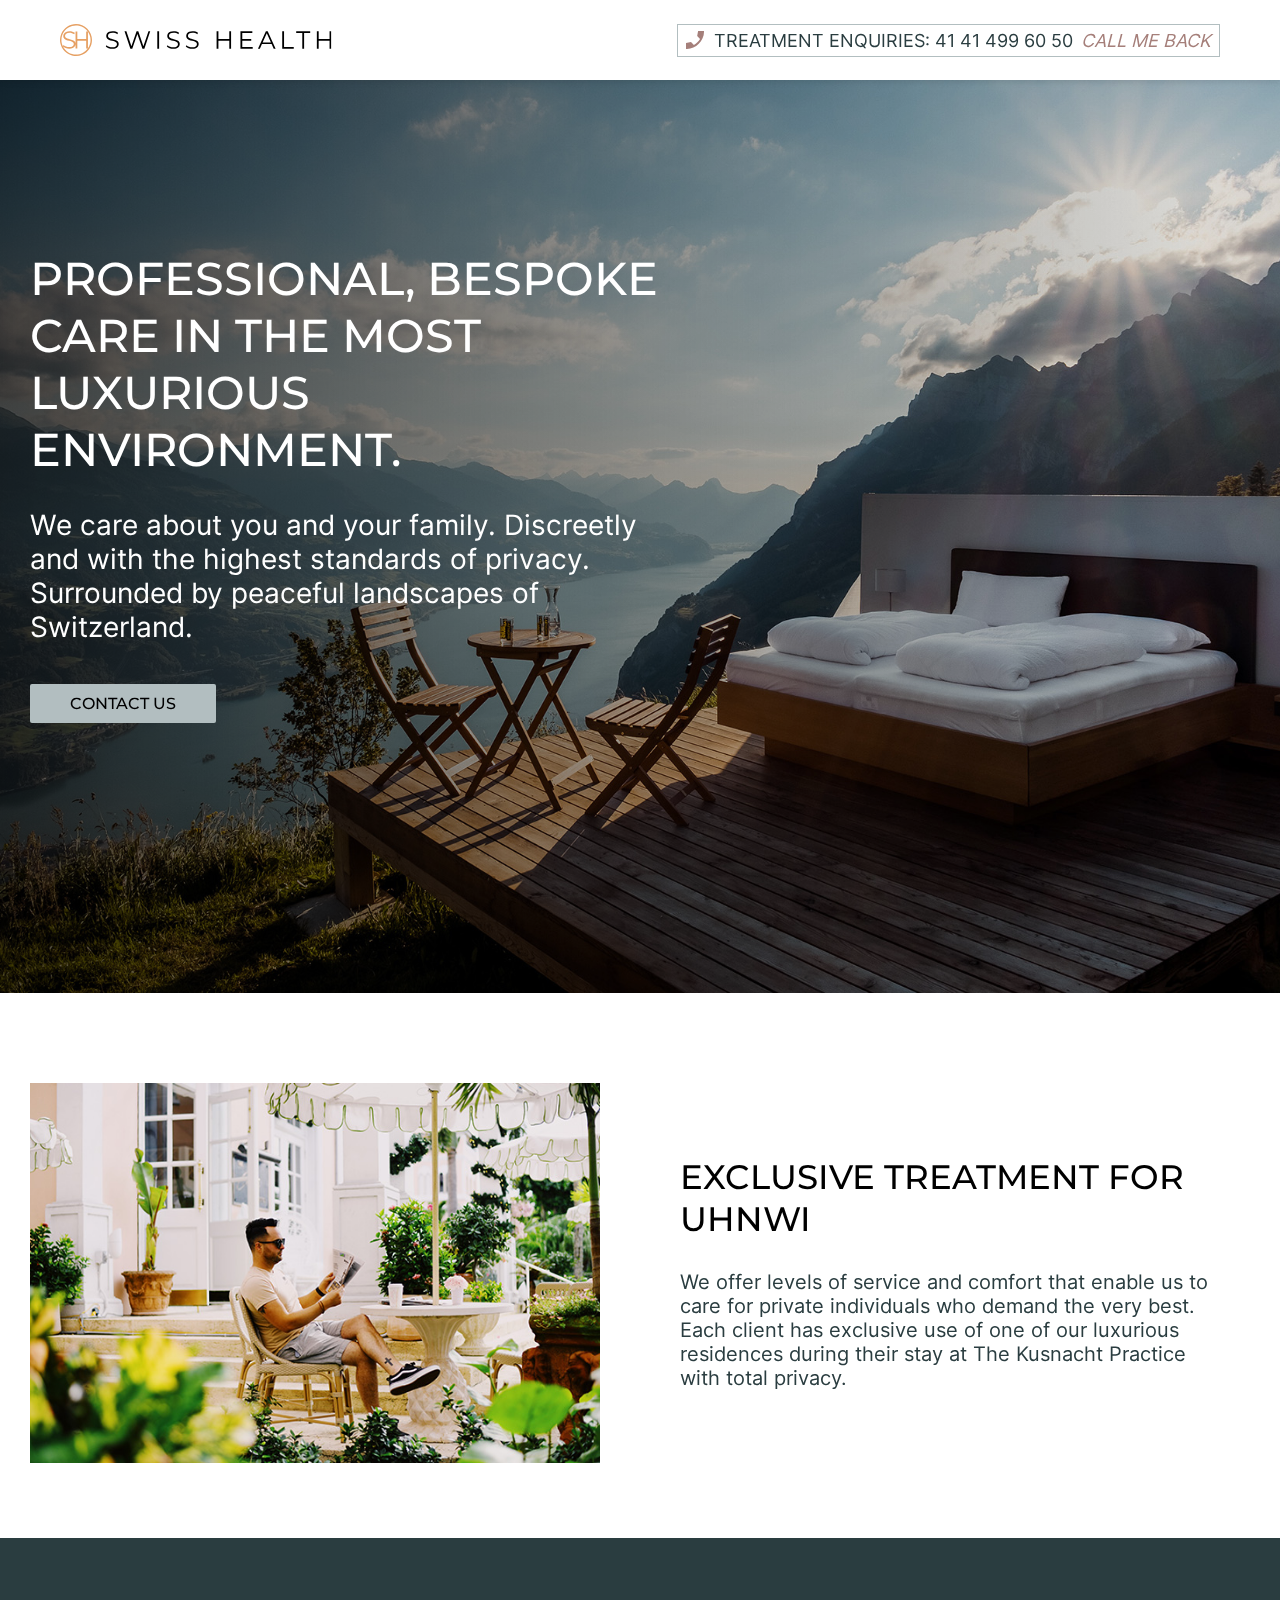
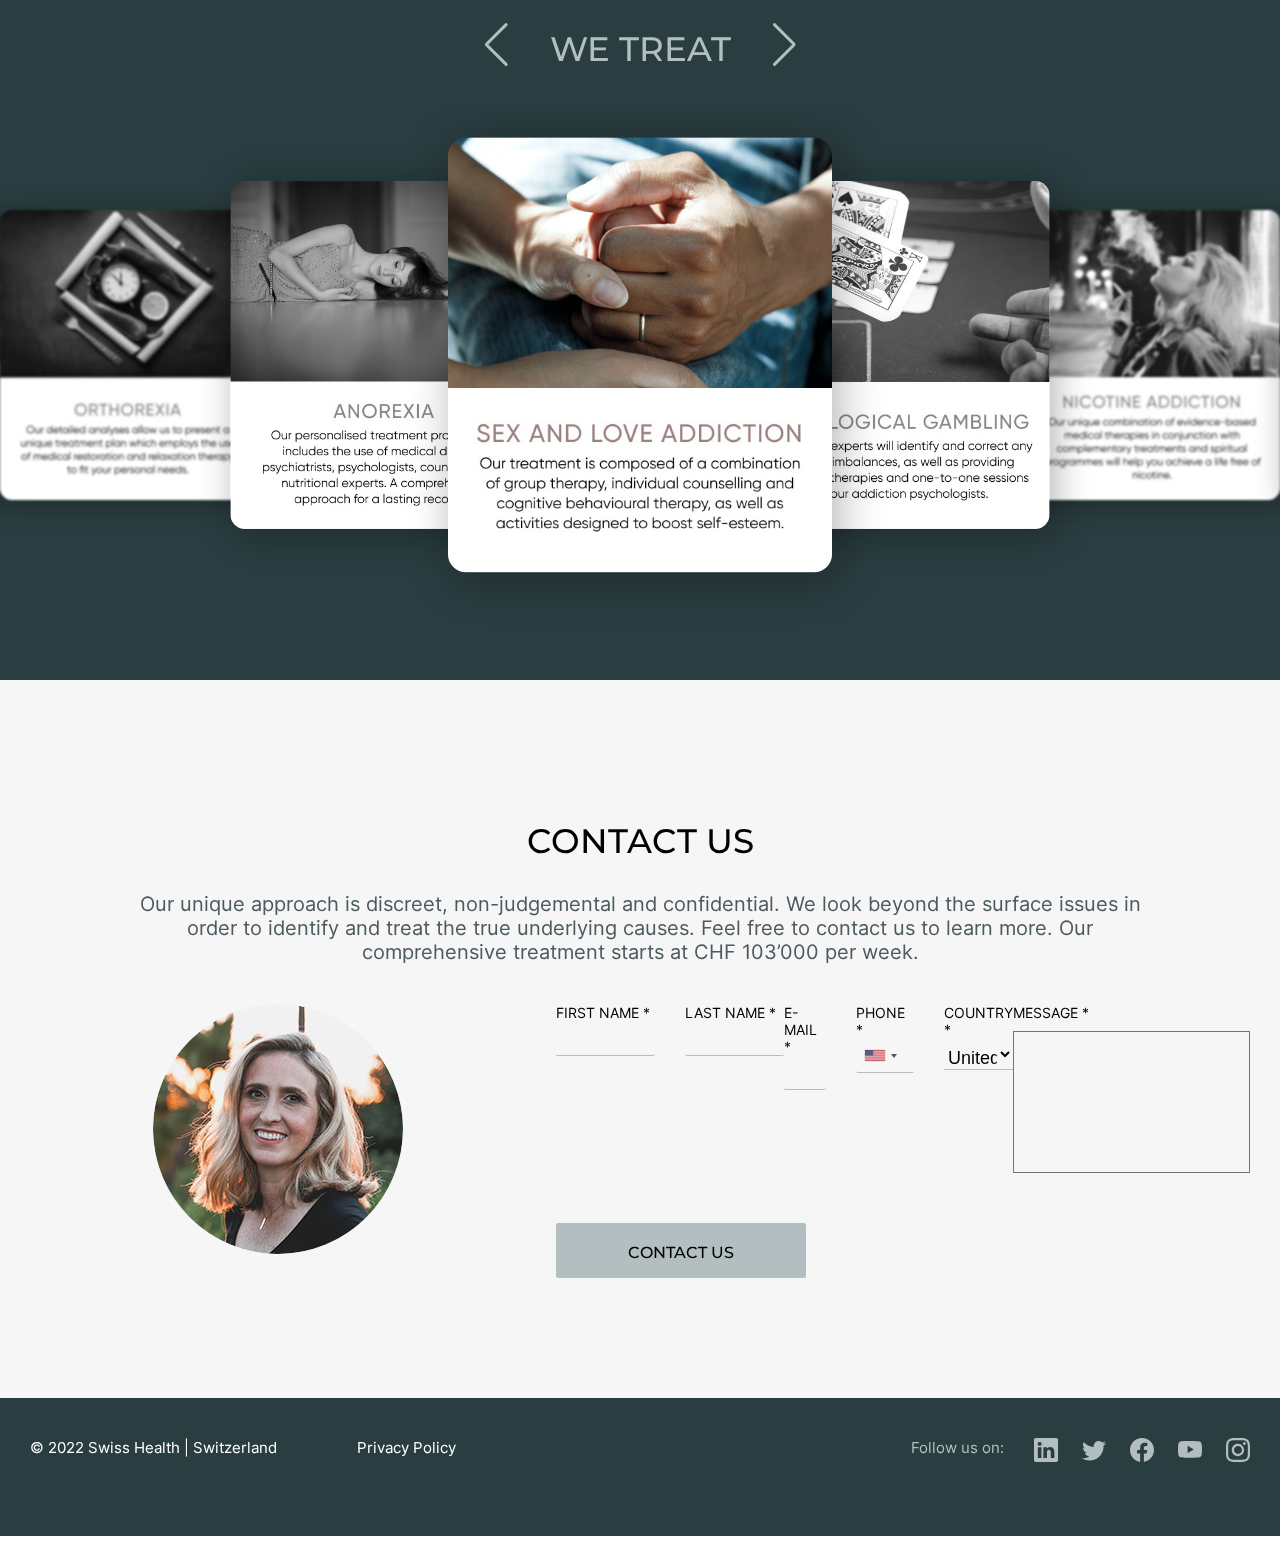
==== index.html @ 332733e7 "Initial commit" ====
<!DOCTYPE html>
<html lang="">

<head>
	<meta http-equiv="Content-Type" content="text/html; charset=UTF-8">
	<meta http-equiv="X-UA-Compatible" content="IE=edge">
	<meta name="viewport" content="width=device-width, initial-scale=1.0">

	<link rel="stylesheet" href="./css/swiper-bundle.min.css" type="text/css" media="all">
	<link rel="stylesheet" href="./css/intlTelInput.min.css" type="text/css" media="all">
	<link rel="stylesheet" href="./css/demo.css" type="text/css" media="all">
	<link rel="stylesheet" href="./css/style.css" type="text/css" media="all">

	<script defer type="text/javascript" src="./js/swiper-bundle.min.js"></script>
	<script defer type="text/javascript" src="./js/intlTelInput.min.js"></script>
	<script defer type="text/javascript" src="./js/script.js"></script>

	<title>SwissHealth</title>
</head>


<body>

	<header class="header">
		<!-- LOGO -->
		<a href="https://ivlap.ru/" class="header__logo">
			<img src="./img/logo-color.svg" alt="logo">
		</a>
		<!-- ------ -->
		<a class="header__bar" href="tel:41 41 499 60 50">
			<svg class="icon--phone">
				<use xlink:href="./img/sprite.svg#phone"></use>
			</svg>
			<p>TREATMENT ENQUIRIES: 41 41 499 60 50 </p>
			<span> CALL ME BACK</span>
		</a>
	</header>

	<main>
		<!-- СЕКЦИЯ HERO -->
		<section class="hero" style="background-image: url(/img/01_atrick-robert-doyle-AH8zKXqFITA-unsplash.jpg);">
			<div class="hero__overlay"></div>
			<div class="container hero__container">
				<div class="hero__content">
					<h1 class="hero__h1">Professional, bespoke care in the most luxurious environment.</h1>
					<p class="hero__text">
						We care about you and your family. Discreetly and with the highest standards of privacy.
						Surrounded by peaceful landscapes of Switzerland.
					</p>
					<a class="btn hero__btn" href="#contact">CONTACT US</a>
				</div>
			</div>
		</section>
		<!-- --------- -->


		<!-- СЕКЦИЯ OFFER -->
		<section class="offer">
			<div class="container offer__container">
				<img src="/img/02_blake-wisz-YE7x3CKc1_U-unsplash.jpg">
				<div class="offer__content">
					<h2>Exclusive treatment <span>for UHNWI</span></h2>
					<p class="offer__text">We offer levels of service and comfort that enable us to care for private individuals
						who demand the
						very best. Each client has exclusive use of one of our luxurious residences during their stay at The
						Kusnacht Practice with total privacy.
					</p>
				</div>
		</section>
		<!-- --------- -->


		<!-- СЛАЙДЕР -->
		<div class="myslider">
			<div class="myslider__title">
				<div class="swiper-button-prev"></div>
				<h2 class="myslider__h2">We treat</h2>
				<div class="swiper-button-next"></div>
			</div>

			<div class="swiper-container">
				<div class="swiper-wrapper">

					<div class="swiper-slide">
						<img class="myslider__img" src="./img/03-01-min.jpg" alt="Slide 01">
					</div>

					<div class="swiper-slide">
						<img class="myslider__img" src="./img/03-02-min.jpg" alt="Slider image 2">
					</div>

					<div class="swiper-slide">
						<img class="myslider__img" src="./img/03-03-min.jpg" alt="Slider image 3">
					</div>

					<div class="swiper-slide">
						<img class="myslider__img" src="./img/03-04-min.jpg" alt="Slider image 4">
					</div>

					<div class="swiper-slide">
						<img class="myslider__img" src="./img/03-05-min.jpg" alt="Slider image 5">
					</div>

					<div class="swiper-slide">
						<img class="myslider__img" src="./img/03-06-min.jpg" alt="Slider image 6">
					</div>

					<div class="swiper-slide">
						<img class="myslider__img" src="./img/03-07-min.jpg" alt="Slider image 7">
					</div>

					<div class="swiper-slide">
						<img class="myslider__img" src="./img/03-08-min.jpg" alt="Slider image 8">
					</div>

					<div class="swiper-slide">
						<img class="myslider__img" src="./img/03-09-min.jpg" alt="Slider image 9">
					</div>

					<div class="swiper-slide">
						<img class="myslider__img" src="./img/03-10-min.jpg" alt="Slider image 10">
					</div>

					<div class="swiper-slide">
						<img class="myslider__img" src="./img/03-11-min.jpg" alt="Slider image 11">
					</div>

					<div class="swiper-slide">
						<img class="myslider__img" src="./img/03-12-min.jpg" alt="Slider image 12">
					</div>

					<div class="swiper-slide">
						<img class="myslider__img" src="./img/03-13-min.jpg" alt="Slider image 13">
					</div>

					<div class="swiper-slide">
						<img class="myslider__img" src="./img/03-14-min.jpg" alt="Slider image 14">
					</div>
				</div>
			</div>
		</div>


		<!-- СЕКЦИЯ CONTACTS -->
		<section class="contacts" id="contact">
			<div class="container contacts__container">
				<h2 class="contacts__h2">Contact us</h2>
				<p class="contacts__text">
					Our unique approach is discreet, non-judgemental and confidential. We look
					beyond the surface issues in order to identify and treat the true underlying causes. Feel free to contact us
					to learn more. Our comprehensive treatment starts at CHF 103’000 per week.
				</p>
			</div>

			<div class="container contacts__form-wrapper">
				<div class="contacts__img-wrapper">
					<img class="contacts__img" src="./img/portret.png" alt="">
				</div>

				<!-- ФОРМА ОТПРАВКИ ДАННЫХ -->
				<form class="contform" action="./thanks.php" method="post" name="contform">
					<fieldset class="contform__fieldset">
						<div class="contform__row">
							<label class="contform__label">
								<p>First name<span> *</span></p>
								<input class="contform__input" type="text" name="firstname" value="" required>
							</label>
							<label class="contform__label">
								<p>Last name<span> *</span></p>
								<input class="contform__input" type="text" name="lastname" value="" required>
							</label>
						</div>
						<div class="contform__row">
							<label class="contform__label">
								<p>E-mail<span> *</span></p>
								<input class="contform__input" type="email" name="email" value="" required>
							</label>
							<label class="contform__label">
								<p>Phone<span> *</span></p>
								<input class="contform__input" id="phone" type="tel" name="full_phone" value="" required>
								<span class="hide" id="valid-msg"></span>
								<span class="hide" id="error-msg"></span>
							</label>
							<label class="contform__label">
								<p>Country<span> *</span></p>
								<select class="contform__select" id="address-country" name="country" required></select>
							</label>
						</div>
						<label class="contform__label">
							<p>Message<span> *</span></p>
							<textarea class="contform__textarea" name="message" rows="7"></textarea>
						</label>
					</fieldset>
					<div class="contform__row">
						<input class="btn contform__btn" type="submit" value="CONTACT US">
					</div>
				</form>
			</div>
		</section>
	</main>


	<!-- FOOTER -->
	<footer class="footer">
		<div class="container footer__container">

			<p class="footer__text">
				© 2022 Swiss Health | Switzerland
			</p>
			<a class="footer__link" href="policy.html" target="_blank">
				Privacy Policy
			</a>

			<div class="footer__socials">
				<p class="footer__socials-text"> Follow us on:</p>
				<a class="footer__socials-link" href="https://linkedin.com/" target="_blank">
					<svg class="icon--social">
						<use xlink:href="./img/sprite.svg#linkedin"></use>
					</svg>
				</a>
				<a class="footer__socials-link" href="https://twitter.com/" target="_blank">
					<svg class="icon--social">
						<use xlink:href="./img/sprite.svg#twitter"></use>
					</svg>
				</a>
				<a class="footer__socials-link" href="https://facebook.com/" target="_blank">
					<svg class="icon--social">
						<use xlink:href="./img/sprite.svg#facebook"></use>
					</svg>
				</a>
				<a class="footer__socials-link" href="https://youtube.com/" target="_blank">
					<svg class="icon--social">
						<use xlink:href="./img/sprite.svg#youtube"></use>
					</svg>
				</a>
				<a class="footer__socials-link" href="https://instagram.com/" target="_blank">
					<svg class="icon--social">
						<use xlink:href="./img/sprite.svg#instagram"></use>
					</svg>
				</a>
			</div>
		</div>
	</footer>

</body>

</html>
---- css/intlTelInput.min.css ----
.iti{position:relative;display:inline-block}.iti *{box-sizing:border-box;-moz-box-sizing:border-box}.iti__hide{display:none}.iti__v-hide{visibility:hidden}.iti input,.iti input[type=tel],.iti input[type=text]{position:relative;z-index:0;margin-top:0!important;margin-bottom:0!important;padding-right:36px;margin-right:0}.iti__flag-container{position:absolute;top:0;bottom:0;right:0;padding:1px}.iti__selected-flag{z-index:1;position:relative;display:flex;align-items:center;height:100%;padding:0 6px 0 8px}.iti__arrow{margin-left:6px;width:0;height:0;border-left:3px solid transparent;border-right:3px solid transparent;border-top:4px solid #555}.iti__arrow--up{border-top:none;border-bottom:4px solid #555}.iti__country-list{position:absolute;z-index:2;list-style:none;text-align:left;padding:0;margin:0 0 0 -1px;box-shadow:1px 1px 4px rgba(0,0,0,.2);background-color:#fff;border:1px solid #ccc;white-space:nowrap;max-height:200px;overflow-y:scroll;-webkit-overflow-scrolling:touch}.iti__country-list--dropup{bottom:100%;margin-bottom:-1px}@media (max-width:500px){.iti__country-list{white-space:normal}}.iti__flag-box{display:inline-block;width:20px}.iti__divider{padding-bottom:5px;margin-bottom:5px;border-bottom:1px solid #ccc}.iti__country{padding:5px 10px;outline:0}.iti__dial-code{color:#999}.iti__country.iti__highlight{background-color:rgba(0,0,0,.05)}.iti__country-name,.iti__dial-code,.iti__flag-box{vertical-align:middle}.iti__country-name,.iti__flag-box{margin-right:6px}.iti--allow-dropdown input,.iti--allow-dropdown input[type=tel],.iti--allow-dropdown input[type=text],.iti--separate-dial-code input,.iti--separate-dial-code input[type=tel],.iti--separate-dial-code input[type=text]{padding-right:6px;padding-left:52px;margin-left:0}.iti--allow-dropdown .iti__flag-container,.iti--separate-dial-code .iti__flag-container{right:auto;left:0}.iti--allow-dropdown .iti__flag-container:hover{cursor:pointer}.iti--allow-dropdown .iti__flag-container:hover .iti__selected-flag{background-color:rgba(0,0,0,.05)}.iti--allow-dropdown input[disabled]+.iti__flag-container:hover,.iti--allow-dropdown input[readonly]+.iti__flag-container:hover{cursor:default}.iti--allow-dropdown input[disabled]+.iti__flag-container:hover .iti__selected-flag,.iti--allow-dropdown input[readonly]+.iti__flag-container:hover .iti__selected-flag{background-color:transparent}.iti--separate-dial-code .iti__selected-flag{background-color:rgba(0,0,0,.05)}.iti--separate-dial-code .iti__selected-dial-code{margin-left:6px}.iti--container{position:absolute;top:-1000px;left:-1000px;z-index:1060;padding:1px}.iti--container:hover{cursor:pointer}.iti-mobile .iti--container{top:30px;bottom:30px;left:30px;right:30px;position:fixed}.iti-mobile .iti__country-list{max-height:100%;width:100%}.iti-mobile .iti__country{padding:10px 10px;line-height:1.5em}.iti__flag{width:20px}.iti__flag.iti__be{width:18px}.iti__flag.iti__ch{width:15px}.iti__flag.iti__mc{width:19px}.iti__flag.iti__ne{width:18px}.iti__flag.iti__np{width:13px}.iti__flag.iti__va{width:15px}@media (-webkit-min-device-pixel-ratio:2),(min-resolution:192dpi){.iti__flag{background-size:5652px 15px}}.iti__flag.iti__ac{height:10px;background-position:0 0}.iti__flag.iti__ad{height:14px;background-position:-22px 0}.iti__flag.iti__ae{height:10px;background-position:-44px 0}.iti__flag.iti__af{height:14px;background-position:-66px 0}.iti__flag.iti__ag{height:14px;background-position:-88px 0}.iti__flag.iti__ai{height:10px;background-position:-110px 0}.iti__flag.iti__al{height:15px;background-position:-132px 0}.iti__flag.iti__am{height:10px;background-position:-154px 0}.iti__flag.iti__ao{height:14px;background-position:-176px 0}.iti__flag.iti__aq{height:14px;background-position:-198px 0}.iti__flag.iti__ar{height:13px;background-position:-220px 0}.iti__flag.iti__as{height:10px;background-position:-242px 0}.iti__flag.iti__at{height:14px;background-position:-264px 0}.iti__flag.iti__au{height:10px;background-position:-286px 0}.iti__flag.iti__aw{height:14px;background-position:-308px 0}.iti__flag.iti__ax{height:13px;background-position:-330px 0}.iti__flag.iti__az{height:10px;background-position:-352px 0}.iti__flag.iti__ba{height:10px;background-position:-374px 0}.iti__flag.iti__bb{height:14px;background-position:-396px 0}.iti__flag.iti__bd{height:12px;background-position:-418px 0}.iti__flag.iti__be{height:15px;background-position:-440px 0}.iti__flag.iti__bf{height:14px;background-position:-460px 0}.iti__flag.iti__bg{height:12px;background-position:-482px 0}.iti__flag.iti__bh{height:12px;background-position:-504px 0}.iti__flag.iti__bi{height:12px;background-position:-526px 0}.iti__flag.iti__bj{height:14px;background-position:-548px 0}.iti__flag.iti__bl{height:14px;background-position:-570px 0}.iti__flag.iti__bm{height:10px;background-position:-592px 0}.iti__flag.iti__bn{height:10px;background-position:-614px 0}.iti__flag.iti__bo{height:14px;background-position:-636px 0}.iti__flag.iti__bq{height:14px;background-position:-658px 0}.iti__flag.iti__br{height:14px;background-position:-680px 0}.iti__flag.iti__bs{height:10px;background-position:-702px 0}.iti__flag.iti__bt{height:14px;background-position:-724px 0}.iti__flag.iti__bv{height:15px;background-position:-746px 0}.iti__flag.iti__bw{height:14px;background-position:-768px 0}.iti__flag.iti__by{height:10px;background-position:-790px 0}.iti__flag.iti__bz{height:14px;background-position:-812px 0}.iti__flag.iti__ca{height:10px;background-position:-834px 0}.iti__flag.iti__cc{height:10px;background-position:-856px 0}.iti__flag.iti__cd{height:15px;background-position:-878px 0}.iti__flag.iti__cf{height:14px;background-position:-900px 0}.iti__flag.iti__cg{height:14px;background-position:-922px 0}.iti__flag.iti__ch{height:15px;background-position:-944px 0}.iti__flag.iti__ci{height:14px;background-position:-961px 0}.iti__flag.iti__ck{height:10px;background-position:-983px 0}.iti__flag.iti__cl{height:14px;background-position:-1005px 0}.iti__flag.iti__cm{height:14px;background-position:-1027px 0}.iti__flag.iti__cn{height:14px;background-position:-1049px 0}.iti__flag.iti__co{height:14px;background-position:-1071px 0}.iti__flag.iti__cp{height:14px;background-position:-1093px 0}.iti__flag.iti__cr{height:12px;background-position:-1115px 0}.iti__flag.iti__cu{height:10px;background-position:-1137px 0}.iti__flag.iti__cv{height:12px;background-position:-1159px 0}.iti__flag.iti__cw{height:14px;background-position:-1181px 0}.iti__flag.iti__cx{height:10px;background-position:-1203px 0}.iti__flag.iti__cy{height:14px;background-position:-1225px 0}.iti__flag.iti__cz{height:14px;background-position:-1247px 0}.iti__flag.iti__de{height:12px;background-position:-1269px 0}.iti__flag.iti__dg{height:10px;background-position:-1291px 0}.iti__flag.iti__dj{height:14px;background-position:-1313px 0}.iti__flag.iti__dk{height:15px;background-position:-1335px 0}.iti__flag.iti__dm{height:10px;background-position:-1357px 0}.iti__flag.iti__do{height:14px;background-position:-1379px 0}.iti__flag.iti__dz{height:14px;background-position:-1401px 0}.iti__flag.iti__ea{height:14px;background-position:-1423px 0}.iti__flag.iti__ec{height:14px;background-position:-1445px 0}.iti__flag.iti__ee{height:13px;background-position:-1467px 0}.iti__flag.iti__eg{height:14px;background-position:-1489px 0}.iti__flag.iti__eh{height:10px;background-position:-1511px 0}.iti__flag.iti__er{height:10px;background-position:-1533px 0}.iti__flag.iti__es{height:14px;background-position:-1555px 0}.iti__flag.iti__et{height:10px;background-position:-1577px 0}.iti__flag.iti__eu{height:14px;background-position:-1599px 0}.iti__flag.iti__fi{height:12px;background-position:-1621px 0}.iti__flag.iti__fj{height:10px;background-position:-1643px 0}.iti__flag.iti__fk{height:10px;background-position:-1665px 0}.iti__flag.iti__fm{height:11px;background-position:-1687px 0}.iti__flag.iti__fo{height:15px;background-position:-1709px 0}.iti__flag.iti__fr{height:14px;background-position:-1731px 0}.iti__flag.iti__ga{height:15px;background-position:-1753px 0}.iti__flag.iti__gb{height:10px;background-position:-1775px 0}.iti__flag.iti__gd{height:12px;background-position:-1797px 0}.iti__flag.iti__ge{height:14px;background-position:-1819px 0}.iti__flag.iti__gf{height:14px;background-position:-1841px 0}.iti__flag.iti__gg{height:14px;background-position:-1863px 0}.iti__flag.iti__gh{height:14px;background-position:-1885px 0}.iti__flag.iti__gi{height:10px;background-position:-1907px 0}.iti__flag.iti__gl{height:14px;background-position:-1929px 0}.iti__flag.iti__gm{height:14px;background-position:-1951px 0}.iti__flag.iti__gn{height:14px;background-position:-1973px 0}.iti__flag.iti__gp{height:14px;background-position:-1995px 0}.iti__flag.iti__gq{height:14px;background-position:-2017px 0}.iti__flag.iti__gr{height:14px;background-position:-2039px 0}.iti__flag.iti__gs{height:10px;background-position:-2061px 0}.iti__flag.iti__gt{height:13px;background-position:-2083px 0}.iti__flag.iti__gu{height:11px;background-position:-2105px 0}.iti__flag.iti__gw{height:10px;background-position:-2127px 0}.iti__flag.iti__gy{height:12px;background-position:-2149px 0}.iti__flag.iti__hk{height:14px;background-position:-2171px 0}.iti__flag.iti__hm{height:10px;background-position:-2193px 0}.iti__flag.iti__hn{height:10px;background-position:-2215px 0}.iti__flag.iti__hr{height:10px;background-position:-2237px 0}.iti__flag.iti__ht{height:12px;background-position:-2259px 0}.iti__flag.iti__hu{height:10px;background-position:-2281px 0}.iti__flag.iti__ic{height:14px;background-position:-2303px 0}.iti__flag.iti__id{height:14px;background-position:-2325px 0}.iti__flag.iti__ie{height:10px;background-position:-2347px 0}.iti__flag.iti__il{height:15px;background-position:-2369px 0}.iti__flag.iti__im{height:10px;background-position:-2391px 0}.iti__flag.iti__in{height:14px;background-position:-2413px 0}.iti__flag.iti__io{height:10px;background-position:-2435px 0}.iti__flag.iti__iq{height:14px;background-position:-2457px 0}.iti__flag.iti__ir{height:12px;background-position:-2479px 0}.iti__flag.iti__is{height:15px;background-position:-2501px 0}.iti__flag.iti__it{height:14px;background-position:-2523px 0}.iti__flag.iti__je{height:12px;background-position:-2545px 0}.iti__flag.iti__jm{height:10px;background-position:-2567px 0}.iti__flag.iti__jo{height:10px;background-position:-2589px 0}.iti__flag.iti__jp{height:14px;background-position:-2611px 0}.iti__flag.iti__ke{height:14px;background-position:-2633px 0}.iti__flag.iti__kg{height:12px;background-position:-2655px 0}.iti__flag.iti__kh{height:13px;background-position:-2677px 0}.iti__flag.iti__ki{height:10px;background-position:-2699px 0}.iti__flag.iti__km{height:12px;background-position:-2721px 0}.iti__flag.iti__kn{height:14px;background-position:-2743px 0}.iti__flag.iti__kp{height:10px;background-position:-2765px 0}.iti__flag.iti__kr{height:14px;background-position:-2787px 0}.iti__flag.iti__kw{height:10px;background-position:-2809px 0}.iti__flag.iti__ky{height:10px;background-position:-2831px 0}.iti__flag.iti__kz{height:10px;background-position:-2853px 0}.iti__flag.iti__la{height:14px;background-position:-2875px 0}.iti__flag.iti__lb{height:14px;background-position:-2897px 0}.iti__flag.iti__lc{height:10px;background-position:-2919px 0}.iti__flag.iti__li{height:12px;background-position:-2941px 0}.iti__flag.iti__lk{height:10px;background-position:-2963px 0}.iti__flag.iti__lr{height:11px;background-position:-2985px 0}.iti__flag.iti__ls{height:14px;background-position:-3007px 0}.iti__flag.iti__lt{height:12px;background-position:-3029px 0}.iti__flag.iti__lu{height:12px;background-position:-3051px 0}.iti__flag.iti__lv{height:10px;background-position:-3073px 0}.iti__flag.iti__ly{height:10px;background-position:-3095px 0}.iti__flag.iti__ma{height:14px;background-position:-3117px 0}.iti__flag.iti__mc{height:15px;background-position:-3139px 0}.iti__flag.iti__md{height:10px;background-position:-3160px 0}.iti__flag.iti__me{height:10px;background-position:-3182px 0}.iti__flag.iti__mf{height:14px;background-position:-3204px 0}.iti__flag.iti__mg{height:14px;background-position:-3226px 0}.iti__flag.iti__mh{height:11px;background-position:-3248px 0}.iti__flag.iti__mk{height:10px;background-position:-3270px 0}.iti__flag.iti__ml{height:14px;background-position:-3292px 0}.iti__flag.iti__mm{height:14px;background-position:-3314px 0}.iti__flag.iti__mn{height:10px;background-position:-3336px 0}.iti__flag.iti__mo{height:14px;background-position:-3358px 0}.iti__flag.iti__mp{height:10px;background-position:-3380px 0}.iti__flag.iti__mq{height:14px;background-position:-3402px 0}.iti__flag.iti__mr{height:14px;background-position:-3424px 0}.iti__flag.iti__ms{height:10px;background-position:-3446px 0}.iti__flag.iti__mt{height:14px;background-position:-3468px 0}.iti__flag.iti__mu{height:14px;background-position:-3490px 0}.iti__flag.iti__mv{height:14px;background-position:-3512px 0}.iti__flag.iti__mw{height:14px;background-position:-3534px 0}.iti__flag.iti__mx{height:12px;background-position:-3556px 0}.iti__flag.iti__my{height:10px;background-position:-3578px 0}.iti__flag.iti__mz{height:14px;background-position:-3600px 0}.iti__flag.iti__na{height:14px;background-position:-3622px 0}.iti__flag.iti__nc{height:10px;background-position:-3644px 0}.iti__flag.iti__ne{height:15px;background-position:-3666px 0}.iti__flag.iti__nf{height:10px;background-position:-3686px 0}.iti__flag.iti__ng{height:10px;background-position:-3708px 0}.iti__flag.iti__ni{height:12px;background-position:-3730px 0}.iti__flag.iti__nl{height:14px;background-position:-3752px 0}.iti__flag.iti__no{height:15px;background-position:-3774px 0}.iti__flag.iti__np{height:15px;background-position:-3796px 0}.iti__flag.iti__nr{height:10px;background-position:-3811px 0}.iti__flag.iti__nu{height:10px;background-position:-3833px 0}.iti__flag.iti__nz{height:10px;background-position:-3855px 0}.iti__flag.iti__om{height:10px;background-position:-3877px 0}.iti__flag.iti__pa{height:14px;background-position:-3899px 0}.iti__flag.iti__pe{height:14px;background-position:-3921px 0}.iti__flag.iti__pf{height:14px;background-position:-3943px 0}.iti__flag.iti__pg{height:15px;background-position:-3965px 0}.iti__flag.iti__ph{height:10px;background-position:-3987px 0}.iti__flag.iti__pk{height:14px;background-position:-4009px 0}.iti__flag.iti__pl{height:13px;background-position:-4031px 0}.iti__flag.iti__pm{height:14px;background-position:-4053px 0}.iti__flag.iti__pn{height:10px;background-position:-4075px 0}.iti__flag.iti__pr{height:14px;background-position:-4097px 0}.iti__flag.iti__ps{height:10px;background-position:-4119px 0}.iti__flag.iti__pt{height:14px;background-position:-4141px 0}.iti__flag.iti__pw{height:13px;background-position:-4163px 0}.iti__flag.iti__py{height:11px;background-position:-4185px 0}.iti__flag.iti__qa{height:8px;background-position:-4207px 0}.iti__flag.iti__re{height:14px;background-position:-4229px 0}.iti__flag.iti__ro{height:14px;background-position:-4251px 0}.iti__flag.iti__rs{height:14px;background-position:-4273px 0}.iti__flag.iti__ru{height:14px;background-position:-4295px 0}.iti__flag.iti__rw{height:14px;background-position:-4317px 0}.iti__flag.iti__sa{height:14px;background-position:-4339px 0}.iti__flag.iti__sb{height:10px;background-position:-4361px 0}.iti__flag.iti__sc{height:10px;background-position:-4383px 0}.iti__flag.iti__sd{height:10px;background-position:-4405px 0}.iti__flag.iti__se{height:13px;background-position:-4427px 0}.iti__flag.iti__sg{height:14px;background-position:-4449px 0}.iti__flag.iti__sh{height:10px;background-position:-4471px 0}.iti__flag.iti__si{height:10px;background-position:-4493px 0}.iti__flag.iti__sj{height:15px;background-position:-4515px 0}.iti__flag.iti__sk{height:14px;background-position:-4537px 0}.iti__flag.iti__sl{height:14px;background-position:-4559px 0}.iti__flag.iti__sm{height:15px;background-position:-4581px 0}.iti__flag.iti__sn{height:14px;background-position:-4603px 0}.iti__flag.iti__so{height:14px;background-position:-4625px 0}.iti__flag.iti__sr{height:14px;background-position:-4647px 0}.iti__flag.iti__ss{height:10px;background-position:-4669px 0}.iti__flag.iti__st{height:10px;background-position:-4691px 0}.iti__flag.iti__sv{height:12px;background-position:-4713px 0}.iti__flag.iti__sx{height:14px;background-position:-4735px 0}.iti__flag.iti__sy{height:14px;background-position:-4757px 0}.iti__flag.iti__sz{height:14px;background-position:-4779px 0}.iti__flag.iti__ta{height:10px;background-position:-4801px 0}.iti__flag.iti__tc{height:10px;background-position:-4823px 0}.iti__flag.iti__td{height:14px;background-position:-4845px 0}.iti__flag.iti__tf{height:14px;background-position:-4867px 0}.iti__flag.iti__tg{height:13px;background-position:-4889px 0}.iti__flag.iti__th{height:14px;background-position:-4911px 0}.iti__flag.iti__tj{height:10px;background-position:-4933px 0}.iti__flag.iti__tk{height:10px;background-position:-4955px 0}.iti__flag.iti__tl{height:10px;background-position:-4977px 0}.iti__flag.iti__tm{height:14px;background-position:-4999px 0}.iti__flag.iti__tn{height:14px;background-position:-5021px 0}.iti__flag.iti__to{height:10px;background-position:-5043px 0}.iti__flag.iti__tr{height:14px;background-position:-5065px 0}.iti__flag.iti__tt{height:12px;background-position:-5087px 0}.iti__flag.iti__tv{height:10px;background-position:-5109px 0}.iti__flag.iti__tw{height:14px;background-position:-5131px 0}.iti__flag.iti__tz{height:14px;background-position:-5153px 0}.iti__flag.iti__ua{height:14px;background-position:-5175px 0}.iti__flag.iti__ug{height:14px;background-position:-5197px 0}.iti__flag.iti__um{height:11px;background-position:-5219px 0}.iti__flag.iti__un{height:14px;background-position:-5241px 0}.iti__flag.iti__us{height:11px;background-position:-5263px 0}.iti__flag.iti__uy{height:14px;background-position:-5285px 0}.iti__flag.iti__uz{height:10px;background-position:-5307px 0}.iti__flag.iti__va{height:15px;background-position:-5329px 0}.iti__flag.iti__vc{height:14px;background-position:-5346px 0}.iti__flag.iti__ve{height:14px;background-position:-5368px 0}.iti__flag.iti__vg{height:10px;background-position:-5390px 0}.iti__flag.iti__vi{height:14px;background-position:-5412px 0}.iti__flag.iti__vn{height:14px;background-position:-5434px 0}.iti__flag.iti__vu{height:12px;background-position:-5456px 0}.iti__flag.iti__wf{height:14px;background-position:-5478px 0}.iti__flag.iti__ws{height:10px;background-position:-5500px 0}.iti__flag.iti__xk{height:15px;background-position:-5522px 0}.iti__flag.iti__ye{height:14px;background-position:-5544px 0}.iti__flag.iti__yt{height:14px;background-position:-5566px 0}.iti__flag.iti__za{height:14px;background-position:-5588px 0}.iti__flag.iti__zm{height:14px;background-position:-5610px 0}.iti__flag.iti__zw{height:10px;background-position:-5632px 0}.iti__flag{height:15px;box-shadow:0 0 1px 0 #888;background-image:url(../img/flags.png);background-repeat:no-repeat;background-color:#dbdbdb;background-position:20px 0}@media (-webkit-min-device-pixel-ratio:2),(min-resolution:192dpi){.iti__flag{background-image:url(../img/flags@2x.png)}}.iti__flag.iti__np{background-color:transparent}
---- css/demo.css ----
* {
  box-sizing: border-box;
  -moz-box-sizing: border-box; }

body {
  margin: 20px;
  font-size: 14px;
  font-family: "Helvetica Neue",Helvetica,Arial,sans-serif;
  color: #555; }

.iti__hide {
  display: none; }

pre {
  margin: 0 !important;
  display: inline-block; }

.token.operator,
.token.entity,
.token.url,
.language-css .token.string,
.style .token.string,
.token.variable {
  background: none; }

input, button {
  height: 35px;
  margin: 0;
  padding: 6px 12px;
  border-radius: 2px;
  font-family: inherit;
  font-size: 100%;
  color: inherit; }
  input[disabled], button[disabled] {
    background-color: #eee; }

input, select {
  border: 1px solid #CCC;
  width: 250px; }

::-webkit-input-placeholder {
  color: #BBB; }

::-moz-placeholder {
  /* Firefox 19+ */
  color: #BBB;
  opacity: 1; }

:-ms-input-placeholder {
  color: #BBB; }

button {
  color: #FFF;
  background-color: #428BCA;
  border: 1px solid #357EBD; }
  button:hover {
    background-color: #3276B1;
    border-color: #285E8E;
    cursor: pointer; }

#result {
  margin-bottom: 100px; }
---- css/style.css ----
/**
* Vendors
*/
* {
  -webkit-box-sizing: border-box;
          box-sizing: border-box;
  margin: 0;
  padding: 0;
}
*::before, *::after {
  -webkit-box-sizing: border-box;
          box-sizing: border-box;
}

html {
  height: 100%;
  margin: 0;
  font-size: 100%;
  color: #000;
}

body {
  height: 100%;
  min-width: 320px;
  margin: 0;
  padding: 0;
  color: #000;
  font-family: "Inter", "Montserrat", "Arial", "Helvetica", sans-serif;
  font-size: 16px;
  font-style: normal;
  font-weight: regular;
  text-rendering: optimizeLegibility;
  background-color: #FFF;
}

a {
  display: block;
  color: #000;
  text-decoration: none;
  cursor: pointer;
}

picture {
  line-height: 0;
}

img {
  display: block;
  line-height: 0;
  width: 100%;
  height: auto;
  -o-object-fit: cover;
     object-fit: cover;
}

h1 {
  margin: 0 0 30px 0;
  font-family: "Montserrat";
  font-weight: 500;
  font-size: 46px;
  color: #FFF;
  text-transform: uppercase;
}

h2 {
  margin: 0 0 30px 0;
  font-family: "Montserrat";
  font-weight: 500;
  font-size: 34px;
  text-transform: uppercase;
  color: #000;
}
@media (max-width: 1024px) {
  h2 {
    margin: 0 0 20px 0;
    font-size: 30px;
  }
}
@media (max-width: 767px) {
  h2 {
    font-size: 26px;
  }
}

h3 {
  margin: 0 0 30px 0;
  font-family: "Montserrat";
  font-weight: 500;
  font-size: 28px;
  text-transform: uppercase;
  color: #A57F7A;
}
ul {
  margin: 0;
  padding: 0;
  list-style: none;
  color: inherit;
}

li {
  color: inherit;
}

input {
  padding: 5px 0;
  background-color: transparent;
  border: none;
  border-bottom: 1px solid #B2BEC0;
  outline: none;
}

select {
  border: none;
  outline: none;
  background-color: transparent;
  border-bottom: 1px solid #B2BEC0;
}

.btn {
  padding: 10px 40px;
  color: #000;
  border: none;
  border-radius: 2px;
  background-color: #B2BEC0;
  outline: none;
  font-family: "Montserrat";
  font-weight: 500;
  text-align: center;
  text-transform: uppercase;
  cursor: pointer;
  -webkit-transition: 0.3s ease;
  transition: 0.3s ease;
}
.btn:hover {
  color: #FFF;
  background-color: #A57F7A;
}

/* inter-regular - latin */
@font-face {
  font-family: "Inter";
  font-style: normal;
  font-weight: 400;
  font-display: swap;
  src: local(""), url("/fonts/inter-v11-latin-regular.woff2") format("woff2"), url("/fonts/inter-v11-latin-regular.woff") format("woff");
}
/* inter-500 - latin */
@font-face {
  font-family: "Inter";
  font-style: normal;
  font-weight: 500;
  font-display: swap;
  src: local(""), url("/fonts/inter-v11-latin-500.woff2") format("woff2"), url("/fonts/inter-v11-latin-500.woff") format("woff");
}
/* inter-600 - latin */
@font-face {
  font-family: "Inter";
  font-style: normal;
  font-weight: 600;
  font-display: swap;
  src: local(""), url("/fonts/inter-v11-latin-600.woff2") format("woff2"), url("/fonts/inter-v11-latin-600.woff") format("woff");
}
/* inter-700 - latin */
@font-face {
  font-family: "Inter";
  font-style: normal;
  font-weight: 700;
  font-display: swap;
  src: local(""), url("/fonts/inter-v11-latin-700.woff2") format("woff2"), url("/fonts/inter-v11-latin-700.woff") format("woff");
}
/* montserrat-regular - latin */
@font-face {
  font-family: "Montserrat";
  font-style: normal;
  font-weight: 400;
  font-display: swap;
  src: local(""), url("/fonts/montserrat-v23-latin-regular.woff2") format("woff2"), url("/fonts/montserrat-v23-latin-regular.woff") format("woff");
}
/* montserrat-500 - latin */
@font-face {
  font-family: "Montserrat";
  font-style: normal;
  font-weight: 500;
  font-display: swap;
  src: local(""), url("/fonts/montserrat-v23-latin-500.woff2") format("woff2"), url("/fonts/montserrat-v23-latin-500.woff") format("woff");
}
/* montserrat-600 - latin */
@font-face {
  font-family: "Montserrat";
  font-style: normal;
  font-weight: 600;
  font-display: swap;
  src: local(""), url("/fonts/montserrat-v23-latin-600.woff2") format("woff2"), url("/fonts/montserrat-v23-latin-600.woff") format("woff");
}
/* montserrat-700 - latin */
@font-face {
  font-family: "Montserrat";
  font-style: normal;
  font-weight: 700;
  font-display: swap;
  src: local(""), url("/fonts/montserrat-v23-latin-700.woff2") format("woff2"), url("/fonts/montserrat-v23-latin-700.woff") format("woff");
}
.icon--phone {
  width: 18px;
  height: 18px;
}
.icon--social {
  width: 24px;
  height: 24px;
}
.icon--facebook {
  width: 24px;
  height: 24px;
}
.icon--instagram {
  width: 24px;
  height: 24px;
}
.icon--linkedin {
  width: 24px;
  height: 24px;
}
.icon--twitter {
  width: 24px;
  height: 24px;
}
.icon--youtube {
  width: 24px;
  height: 24px;
}

.container {
  position: relative;
  max-width: 1500px;
  width: 100%;
  margin: 0 auto;
  padding: 0 30px;
}

.contform__fieldset {
  border: none;
  display: -webkit-box;
  display: -ms-flexbox;
  display: flex;
}
.contform__row {
  display: -webkit-box;
  display: -ms-flexbox;
  display: flex;
  width: 100%;
}
@media (max-width: 767px) {
  .contform__row {
    -ms-flex-wrap: wrap;
        flex-wrap: wrap;
  }
}
.contform__label {
  display: -webkit-box;
  display: -ms-flexbox;
  display: flex;
  -webkit-box-orient: vertical;
  -webkit-box-direction: normal;
      -ms-flex-direction: column;
          flex-direction: column;
  width: 100%;
  margin-bottom: 50px;
  font-size: 14px;
  text-transform: uppercase;
}
@media (max-width: 767px) {
  .contform__label {
    margin-bottom: 30px;
  }
}
@media (max-width: 480px) {
  .contform__label {
    font-size: 12px;
  }
}
.contform__label:not(:last-child) {
  margin-right: 30px;
}
@media (max-width: 767px) {
  .contform__label:not(:last-child) {
    margin-right: 0;
  }
}
.contform__input {
  width: 100%;
  font-size: 18px;
}
@media (max-width: 480px) {
  .contform__input {
    font-size: 16px;
  }
}
.contform__select {
  width: 100%;
  padding-top: 9px;
  font-size: 18px;
}
@media (max-width: 480px) {
  .contform__select {
    font-size: 16px;
  }
}
.contform__textarea {
  background-color: transparent;
  resize: none;
  margin-top: 10px;
  font-size: 18px;
}
@media (max-width: 480px) {
  .contform__textarea {
    font-size: 16px;
  }
}
.contform__btn {
  line-height: 20px;
  padding-top: 20px;
  padding-bottom: 35px;
  font-weight: 500;
}
@media (max-width: 480px) {
  .contform__btn {
    width: 100%;
  }
}

.iti__flag {
  background-image: url("/img/flags.png");
}
@media (-webkit-min-device-pixel-ratio: 2), (min-resolution: 192dpi) {
  .iti__flag {
    background-image: url("/img/flags@2x.png");
  }
}

.header {
  position: fixed;
  z-index: 50;
  top: 0;
  left: 0;
  width: 100%;
  min-height: 80px;
  padding: 0 60px;
  display: -webkit-box;
  display: -ms-flexbox;
  display: flex;
  -ms-flex-wrap: wrap;
      flex-wrap: wrap;
  -webkit-box-pack: justify;
      -ms-flex-pack: justify;
          justify-content: space-between;
  -webkit-box-align: center;
      -ms-flex-align: center;
          align-items: center;
  background-color: #FFF;
  -webkit-box-shadow: 0px 2px 6px rgba(0, 0, 0, 0.1);
          box-shadow: 0px 2px 6px rgba(0, 0, 0, 0.1);
}
.header__bar {
  position: relative;
  display: -webkit-box;
  display: -ms-flexbox;
  display: flex;
  -webkit-box-align: center;
      -ms-flex-align: center;
          align-items: center;
  padding: 5px 8px;
  color: #2A3D40;
  border: 1px solid #B2BEC0;
  font-size: 18px;
}
@media (max-width: 1024px) {
  .header__bar {
    display: none;
  }
}
.header__bar::before {
  content: "";
  position: absolute;
  left: 0;
  top: 0;
  height: 100%;
  width: 0;
  background-color: #A57F7A;
  z-index: -1;
  -webkit-transition: all 0.3s ease;
  transition: all 0.3s ease;
}
.header__bar:hover {
  color: #FFF;
  -webkit-transition: all 0.3s ease;
  transition: all 0.3s ease;
}
.header__bar:hover::before {
  width: 100%;
}
.header__bar:hover svg, .header__bar:hover span {
  color: #FFF;
}
.header__bar svg {
  margin-right: 10px;
  color: #A57F7A;
}
.header__bar span {
  margin-left: 8px;
  font-style: italic;
  color: #A57F7A;
}

.hero {
  position: relative;
  padding-top: 250px;
  padding-bottom: 270px;
  background: -webkit-gradient(linear, left top, right top, from(#565656), color-stop(93.99%, rgba(116, 116, 116, 0.1)));
  background: linear-gradient(90deg, #565656 0%, rgba(116, 116, 116, 0.1) 93.99%);
  background-repeat: no-repeat;
  background-size: cover;
  background-position: center;
}
@media (max-width: 767px) {
  .hero {
    padding-top: 170px;
    padding-bottom: 170px;
  }
}
@media (max-width: 480px) {
  .hero {
    padding-top: 130px;
    padding-bottom: 140px;
  }
}
.hero__overlay {
  position: absolute;
  width: 100%;
  height: 100%;
  left: 0;
  top: 0;
  background: -webkit-gradient(linear, left top, right top, from(#565656), color-stop(93.99%, rgba(116, 116, 116, 0.1)));
  background: linear-gradient(90deg, #565656 0%, rgba(116, 116, 116, 0.1) 93.99%);
  mix-blend-mode: multiply;
}
.hero__content {
  max-width: 650px;
  display: -webkit-box;
  display: -ms-flexbox;
  display: flex;
  -webkit-box-orient: vertical;
  -webkit-box-direction: normal;
      -ms-flex-direction: column;
          flex-direction: column;
  -webkit-box-align: start;
      -ms-flex-align: start;
          align-items: flex-start;
}
@media (max-width: 767px) {
  .hero__h1 {
    font-size: 36px;
  }
}
@media (max-width: 480px) {
  .hero__h1 {
    font-size: 28px;
  }
}
.hero__text {
  font-family: "Inter";
  color: #FFF;
  margin-bottom: 40px;
  font-size: 28px;
}
@media (max-width: 767px) {
  .hero__text {
    font-size: 23px;
  }
}
@media (max-width: 480px) {
  .hero__text {
    font-size: 20px;
  }
}

.offer {
  padding: 90px 0 75px 0;
}
@media (max-width: 1024px) {
  .offer {
    padding: 60px 0;
  }
}
.offer__container {
  display: -ms-grid;
  display: grid;
  -ms-grid-columns: 1fr 80px 1fr;
  grid-template-columns: 1fr 1fr;
  -webkit-column-gap: 80px;
     -moz-column-gap: 80px;
          column-gap: 80px;
  -webkit-box-align: center;
      -ms-flex-align: center;
          align-items: center;
}
@media (max-width: 1024px) {
  .offer__container {
    -ms-grid-columns: 1fr;
    grid-template-columns: 1fr;
  }
}
.offer__content {
  padding-right: 30px;
}
@media (max-width: 1024px) {
  .offer__content {
    -ms-grid-row: 1;
    grid-row: 1;
    margin-bottom: 30px;
  }
}
.offer__h2 span {
  color: #A57F7A;
}
.offer__text {
  font-size: 20px;
  color: #2A3D40;
}
@media (max-width: 1024px) {
  .offer__text {
    font-size: 18px;
  }
}
@media (max-width: 480px) {
  .offer__text {
    font-size: 16px;
  }
}

.myslider {
  background-color: #2A3D40;
  padding: 90px 0 0 0;
}
@media (max-width: 767px) {
  .myslider {
    padding-top: 70px;
  }
}
.myslider__title {
  display: -webkit-box;
  display: -ms-flexbox;
  display: flex;
  -webkit-box-pack: center;
      -ms-flex-pack: center;
          justify-content: center;
  -webkit-box-align: baseline;
      -ms-flex-align: baseline;
          align-items: baseline;
  margin-bottom: 40px;
}
.myslider__h2 {
  margin: 0 40px;
  color: #B2BEC0;
}
.myslider__img {
  border-radius: 12px;
  -webkit-box-shadow: 4px 4px 30px rgba(0, 0, 0, 0.3);
          box-shadow: 4px 4px 30px rgba(0, 0, 0, 0.3);
}

.swiper-button-prev,
.swiper-button-next {
  position: static;
  height: 10px;
  color: #B2BEC0;
  outline: none;
}

.swiper-container {
  position: relative;
  max-width: 1780px;
  padding: 100px 0 180px 0;
}
@media (max-width: 767px) {
  .swiper-container {
    padding: 80px 0 150px 0;
  }
}

.swiper-slide {
  -webkit-transition: 0.5s;
  transition: 0.5s;
  -webkit-filter: blur(1px);
          filter: blur(1px);
}
.swiper-slide img {
  -webkit-filter: grayscale(1);
          filter: grayscale(1);
}

.swiper-slide-prev,
.swiper-slide-next {
  z-index: 5;
  -webkit-transition: 0.5s;
  transition: 0.5s;
  -webkit-transform: scale(1.2);
          transform: scale(1.2);
  -webkit-filter: blur(0);
          filter: blur(0);
}

.swiper-slide-active {
  z-index: 10;
  -webkit-transition: 0.5s;
  transition: 0.5s;
  -webkit-transform: scale(1.5);
          transform: scale(1.5);
  -webkit-filter: none;
          filter: none;
}
.swiper-slide-active img {
  -webkit-filter: grayscale(0.3);
          filter: grayscale(0.3);
}

.contacts {
  padding: 140px 0 120px 0;
  background-color: #F6F6F6;
}
@media (max-width: 1024px) {
  .contacts {
    padding: 90px 0 90px 0;
  }
}
@media (max-width: 480px) {
  .contacts {
    padding: 70px 0 60px 0;
  }
}
.contacts__container {
  margin-bottom: 40px;
  text-align: center;
  display: -webkit-box;
  display: -ms-flexbox;
  display: flex;
  -webkit-box-orient: vertical;
  -webkit-box-direction: normal;
      -ms-flex-direction: column;
          flex-direction: column;
  -webkit-box-align: center;
      -ms-flex-align: center;
          align-items: center;
}
.contacts__text {
  max-width: 1020px;
  color: #4C5A60;
  font-size: 20px;
  text-align: center;
}
@media (max-width: 767px) {
  .contacts__text {
    font-size: 18px;
  }
}
@media (max-width: 480px) {
  .contacts__text {
    font-size: 16px;
  }
}
.contacts__form-wrapper {
  display: -ms-grid;
  display: grid;
  -ms-grid-columns: 5fr 30px 7fr;
  grid-template-columns: 5fr 7fr;
  gap: 30px;
}
@media (max-width: 1024px) {
  .contacts__form-wrapper {
    -ms-grid-columns: 1fr;
    grid-template-columns: 1fr;
  }
}
.contacts__img-wrapper {
  -ms-grid-column-align: center;
      justify-self: center;
}
.contacts__img {
  max-width: 250px;
  border-radius: 50%;
}
@media (max-width: 480px) {
  .contacts__img {
    max-width: 150px;
  }
}

.footer {
  padding: 40px 0 70px;
  color: #FFF;
  font-size: 15px;
  background-color: #2A3D40;
}
@media (max-width: 480px) {
  .footer {
    padding: 30px 0 40px;
    font-size: 13px;
  }
}
.footer__container {
  display: -webkit-box;
  display: -ms-flexbox;
  display: flex;
  -webkit-box-pack: justify;
      -ms-flex-pack: justify;
          justify-content: space-between;
  -ms-flex-wrap: wrap;
      flex-wrap: wrap;
}
@media (max-width: 1024px) {
  .footer__container {
    -webkit-box-orient: vertical;
    -webkit-box-direction: normal;
        -ms-flex-direction: column;
            flex-direction: column;
    -webkit-box-align: center;
        -ms-flex-align: center;
            align-items: center;
  }
}
.footer__text {
  margin-right: 80px;
}
@media (max-width: 1024px) {
  .footer__text {
    margin-right: 0;
    margin-bottom: 20px;
  }
}
.footer__link {
  position: relative;
  margin-right: auto;
  color: #FFF;
}
@media (max-width: 1024px) {
  .footer__link {
    margin-right: 0;
    margin-bottom: 20px;
  }
}
.footer__link::after {
  content: "";
  display: block;
  position: absolute;
  left: 0;
  bottom: 5px;
  width: 0;
  height: 1px;
  background-color: #FFF;
  -webkit-transition: 0.3s;
  transition: 0.3s;
}
.footer__link:hover {
  color: #B2BEC0;
}
.footer__link:hover::after {
  width: 100%;
}
.footer__socials {
  display: -webkit-box;
  display: -ms-flexbox;
  display: flex;
}
.footer__socials-text {
  color: #B2BEC0;
  margin-right: 30px;
}
@media (max-width: 480px) {
  .footer__socials-text {
    margin-right: 20px;
  }
}
.footer__socials-link {
  color: #B2BEC0;
}
.footer__socials-link:hover {
  color: #FFF;
}
.footer__socials-link:not(:last-child) {
  margin-right: 24px;
}
@media (max-width: 480px) {
  .footer__socials-link:not(:last-child) {
    margin-right: 16px;
  }
}
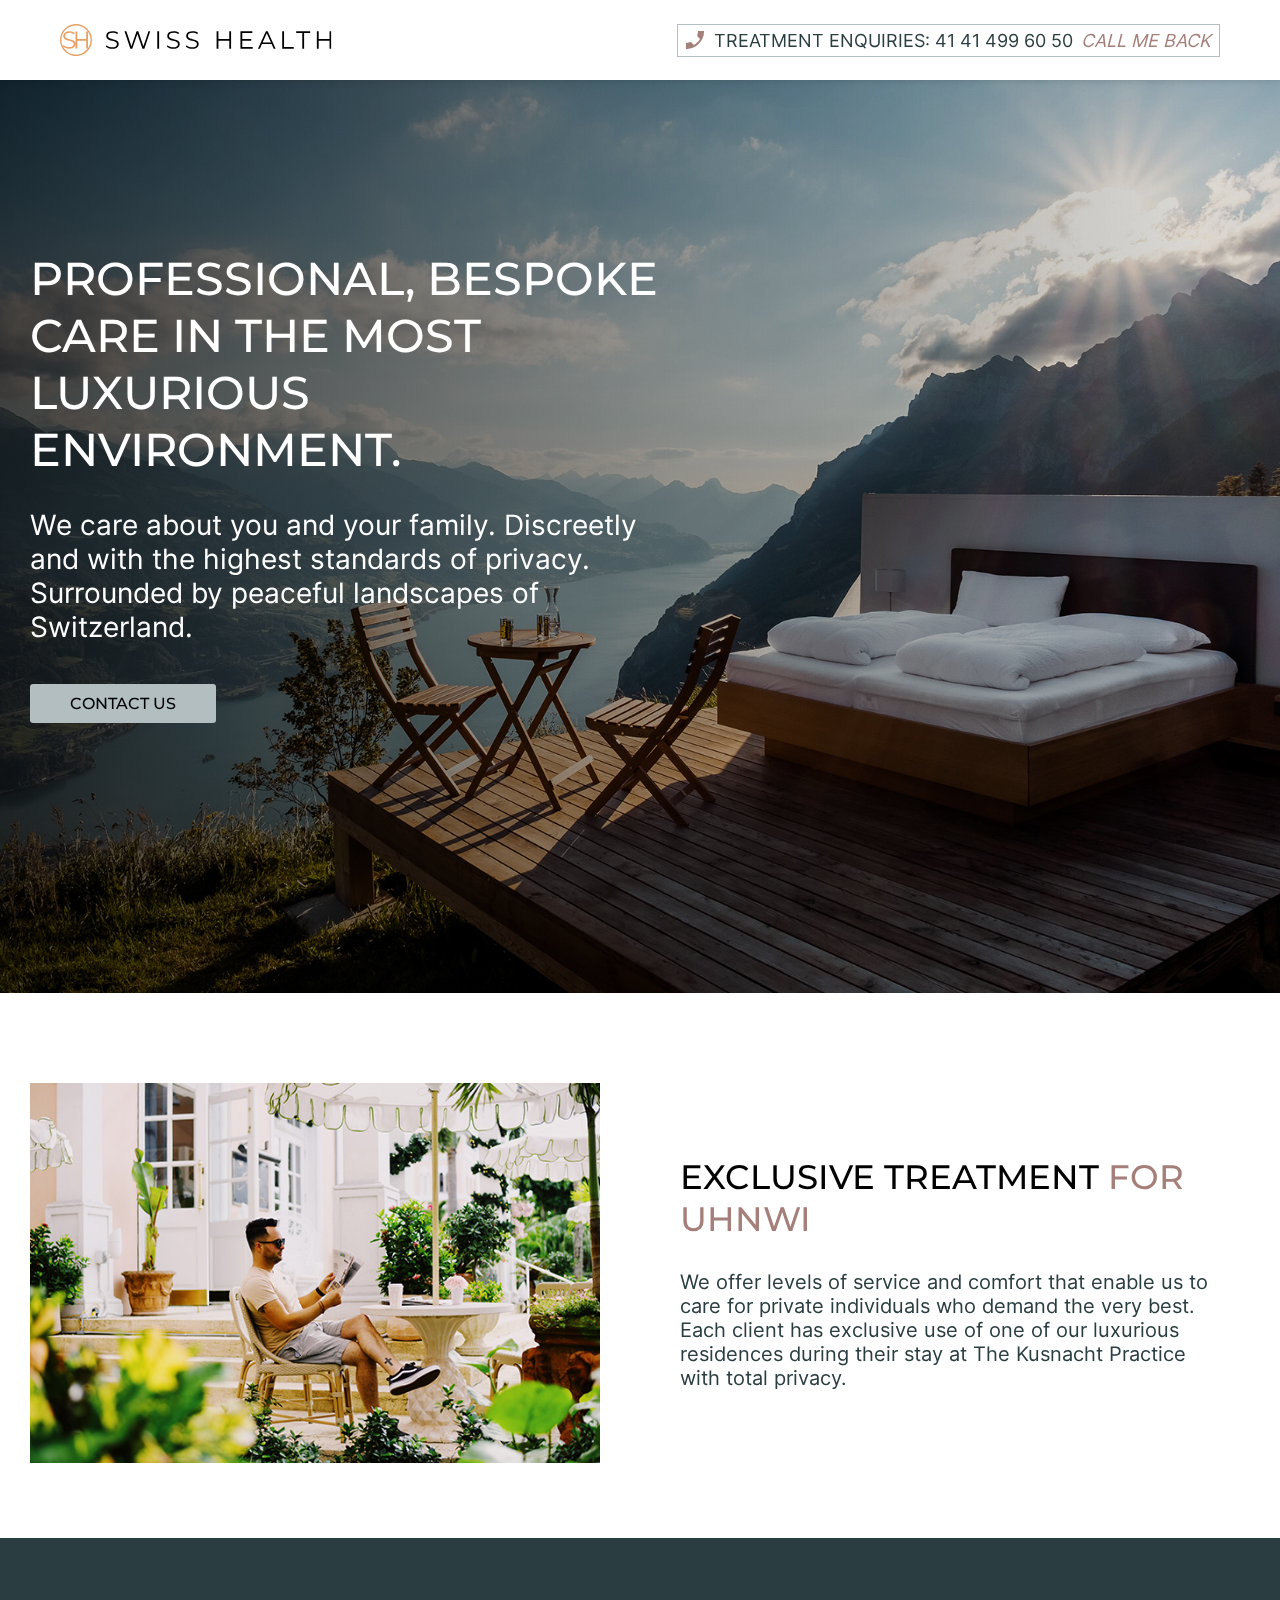
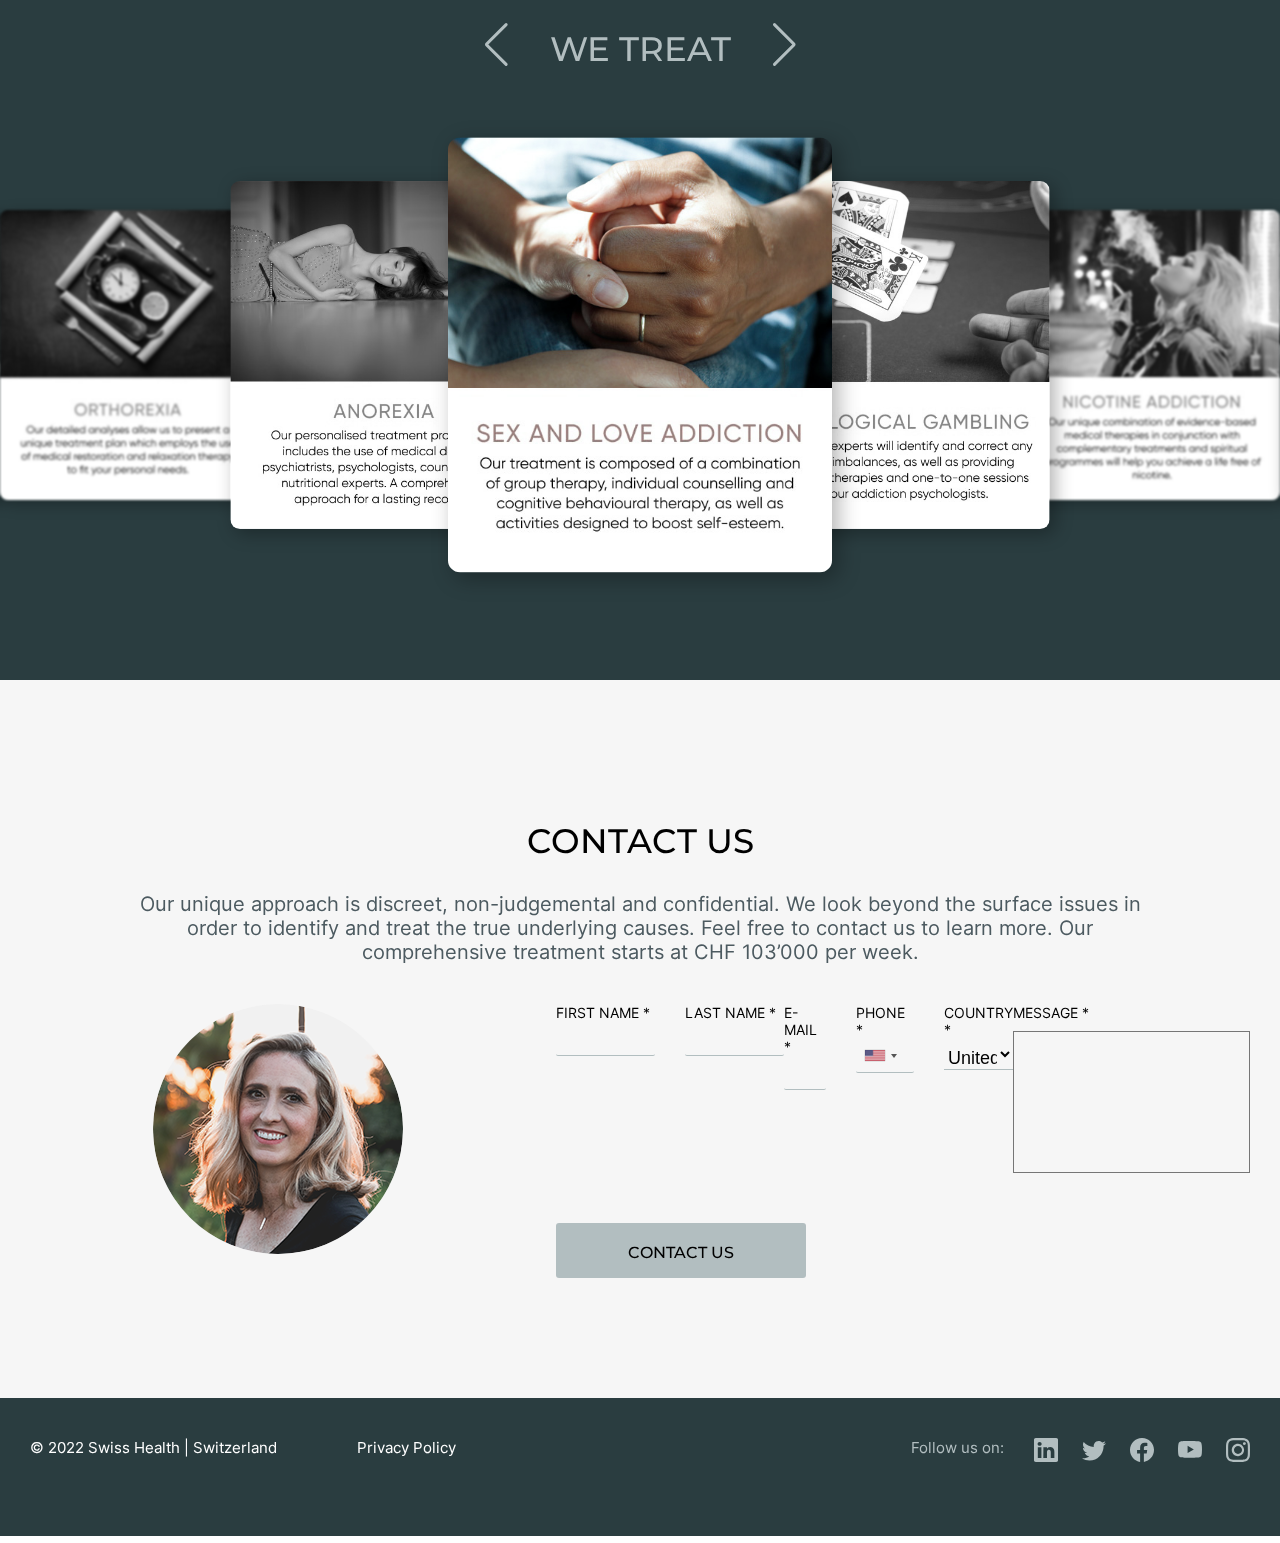
==== commit 9b3ed760: "Добавлена валидация полей и отправка формы на почту" ====
--- a/index.html
+++ b/index.html
@@ -11,11 +11,12 @@
 	<link rel="stylesheet" href="./css/demo.css" type="text/css" media="all">
 	<link rel="stylesheet" href="./css/style.css" type="text/css" media="all">
 
-	<script defer type="text/javascript" src="./js/swiper-bundle.min.js"></script>
-	<script defer type="text/javascript" src="./js/intlTelInput.min.js"></script>
-	<script defer type="text/javascript" src="./js/script.js"></script>
-
-	<title>SwissHealth</title>
+	<script defer type="text/javascript" src="./script/swiper-bundle.min.js"></script>
+	<script defer type="text/javascript" src="./script/intlTelInput.min.js"></script>
+	<script defer type="text/javascript" src="./script/just-validate3.3.3.min.js"></script>
+	<script defer type="text/javascript" src="./script/script.js"></script>
+
+	<title>Swiss Health</title>
 </head>
 
 
@@ -23,7 +24,7 @@
 
 	<header class="header">
 		<!-- LOGO -->
-		<a href="https://ivlap.ru/" class="header__logo">
+		<a href="/" class="header__logo">
 			<img src="./img/logo-color.svg" alt="logo">
 		</a>
 		<!-- ------ -->
@@ -38,7 +39,7 @@
 
 	<main>
 		<!-- СЕКЦИЯ HERO -->
-		<section class="hero" style="background-image: url(/img/01_atrick-robert-doyle-AH8zKXqFITA-unsplash.jpg);">
+		<section class="hero" style="background-image: url(/img/01_hero.jpg);">
 			<div class="hero__overlay"></div>
 			<div class="container hero__container">
 				<div class="hero__content">
@@ -57,9 +58,9 @@
 		<!-- СЕКЦИЯ OFFER -->
 		<section class="offer">
 			<div class="container offer__container">
-				<img src="/img/02_blake-wisz-YE7x3CKc1_U-unsplash.jpg">
+				<img src="/img/02_offer.jpg">
 				<div class="offer__content">
-					<h2>Exclusive treatment <span>for UHNWI</span></h2>
+					<h2 class="offer__h2">Exclusive treatment <span>for UHNWI</span></h2>
 					<p class="offer__text">We offer levels of service and comfort that enable us to care for private individuals
 						who demand the
 						very best. Each client has exclusive use of one of our luxurious residences during their stay at The
@@ -158,37 +159,37 @@
 				</div>
 
 				<!-- ФОРМА ОТПРАВКИ ДАННЫХ -->
-				<form class="contform" action="./thanks.php" method="post" name="contform">
+				<form class="contform" action="#" method="post" name="contform">
 					<fieldset class="contform__fieldset">
 						<div class="contform__row">
 							<label class="contform__label">
 								<p>First name<span> *</span></p>
-								<input class="contform__input" type="text" name="firstname" value="" required>
+								<input class="contform__input input-firstname" type="text" name="firstname" value="">
 							</label>
 							<label class="contform__label">
 								<p>Last name<span> *</span></p>
-								<input class="contform__input" type="text" name="lastname" value="" required>
+								<input class="contform__input input-lastname" type="text" name="lastname" value="">
 							</label>
 						</div>
 						<div class="contform__row">
 							<label class="contform__label">
 								<p>E-mail<span> *</span></p>
-								<input class="contform__input" type="email" name="email" value="" required>
+								<input class="contform__input input-email" type="email" name="email" value="">
 							</label>
 							<label class="contform__label">
 								<p>Phone<span> *</span></p>
-								<input class="contform__input" id="phone" type="tel" name="full_phone" value="" required>
+								<input class="contform__input input-tel" id="phone" type="tel" name="full_phone" value="">
 								<span class="hide" id="valid-msg"></span>
 								<span class="hide" id="error-msg"></span>
 							</label>
 							<label class="contform__label">
 								<p>Country<span> *</span></p>
-								<select class="contform__select" id="address-country" name="country" required></select>
+								<select class="contform__select select-country" id="address-country" name="country"></select>
 							</label>
 						</div>
 						<label class="contform__label">
 							<p>Message<span> *</span></p>
-							<textarea class="contform__textarea" name="message" rows="7"></textarea>
+							<textarea class="contform__textarea textarea-message" name="message" rows="7"></textarea>
 						</label>
 					</fieldset>
 					<div class="contform__row">
@@ -207,7 +208,7 @@
 			<p class="footer__text">
 				© 2022 Swiss Health | Switzerland
 			</p>
-			<a class="footer__link" href="policy.html" target="_blank">
+			<a class="footer__link" href="policy.html">
 				Privacy Policy
 			</a>
 
--- a/css/style.css
+++ b/css/style.css
@@ -1,6 +1,54 @@
 /**
 * Vendors
 */
+/* inter-regular - latin */
+@font-face {
+  font-family: "Inter";
+  font-style: normal;
+  font-weight: 400;
+  font-display: swap;
+  src: local(""), url("/fonts/inter-v11-latin-regular.woff2") format("woff2"), url("/fonts/inter-v11-latin-regular.woff") format("woff");
+}
+/* inter-500 - latin */
+@font-face {
+  font-family: "Inter";
+  font-style: normal;
+  font-weight: 500;
+  font-display: swap;
+  src: local(""), url("/fonts/inter-v11-latin-500.woff2") format("woff2"), url("/fonts/inter-v11-latin-500.woff") format("woff");
+}
+/* inter-700 - latin */
+@font-face {
+  font-family: "Inter";
+  font-style: normal;
+  font-weight: 700;
+  font-display: swap;
+  src: local(""), url("/fonts/inter-v11-latin-700.woff2") format("woff2"), url("/fonts/inter-v11-latin-700.woff") format("woff");
+}
+/* montserrat-regular - latin */
+@font-face {
+  font-family: "Montserrat";
+  font-style: normal;
+  font-weight: 400;
+  font-display: swap;
+  src: local(""), url("/fonts/montserrat-v23-latin-regular.woff2") format("woff2"), url("/fonts/montserrat-v23-latin-regular.woff") format("woff");
+}
+/* montserrat-500 - latin */
+@font-face {
+  font-family: "Montserrat";
+  font-style: normal;
+  font-weight: 500;
+  font-display: swap;
+  src: local(""), url("/fonts/montserrat-v23-latin-500.woff2") format("woff2"), url("/fonts/montserrat-v23-latin-500.woff") format("woff");
+}
+/* montserrat-700 - latin */
+@font-face {
+  font-family: "Montserrat";
+  font-style: normal;
+  font-weight: 700;
+  font-display: swap;
+  src: local(""), url("/fonts/montserrat-v23-latin-700.woff2") format("woff2"), url("/fonts/montserrat-v23-latin-700.woff") format("woff");
+}
 * {
   -webkit-box-sizing: border-box;
           box-sizing: border-box;
@@ -21,14 +69,14 @@
 
 body {
   height: 100%;
-  min-width: 320px;
+  min-width: 20rem;
   margin: 0;
   padding: 0;
   color: #000;
   font-family: "Inter", "Montserrat", "Arial", "Helvetica", sans-serif;
   font-size: 16px;
   font-style: normal;
-  font-weight: regular;
+  font-weight: 400;
   text-rendering: optimizeLegibility;
   background-color: #FFF;
 }
@@ -54,31 +102,31 @@
 }
 
 h1 {
-  margin: 0 0 30px 0;
+  margin: 0 0 1.875rem 0;
   font-family: "Montserrat";
   font-weight: 500;
-  font-size: 46px;
+  font-size: 2.875rem;
   color: #FFF;
   text-transform: uppercase;
 }
 
 h2 {
-  margin: 0 0 30px 0;
+  margin: 0 0 1.875rem 0;
   font-family: "Montserrat";
   font-weight: 500;
-  font-size: 34px;
+  font-size: 2.125rem;
   text-transform: uppercase;
   color: #000;
 }
 @media (max-width: 1024px) {
   h2 {
-    margin: 0 0 20px 0;
-    font-size: 30px;
+    margin: 0 0 1.25rem 0;
+    font-size: 1.875rem;
   }
 }
 @media (max-width: 767px) {
   h2 {
-    font-size: 26px;
+    font-size: 1.625rem;
   }
 }
 
@@ -86,10 +134,11 @@
   margin: 0 0 30px 0;
   font-family: "Montserrat";
   font-weight: 500;
-  font-size: 28px;
+  font-size: 1.75rem;
   text-transform: uppercase;
   color: #A57F7A;
 }
+
 ul {
   margin: 0;
   padding: 0;
@@ -102,10 +151,10 @@
 }
 
 input {
-  padding: 5px 0;
+  padding: 0.3125rem 0;
   background-color: transparent;
   border: none;
-  border-bottom: 1px solid #B2BEC0;
+  border-bottom: 0.0625rem solid #B2BEC0;
   outline: none;
 }
 
@@ -113,14 +162,14 @@
   border: none;
   outline: none;
   background-color: transparent;
-  border-bottom: 1px solid #B2BEC0;
+  border-bottom: 0.0625rem solid #B2BEC0;
 }
 
 .btn {
-  padding: 10px 40px;
+  padding: 0.625rem 2.5rem;
   color: #000;
   border: none;
-  border-radius: 2px;
+  border-radius: 0.1875rem;
   background-color: #B2BEC0;
   outline: none;
   font-family: "Montserrat";
@@ -136,105 +185,42 @@
   background-color: #A57F7A;
 }
 
-/* inter-regular - latin */
-@font-face {
-  font-family: "Inter";
-  font-style: normal;
-  font-weight: 400;
-  font-display: swap;
-  src: local(""), url("/fonts/inter-v11-latin-regular.woff2") format("woff2"), url("/fonts/inter-v11-latin-regular.woff") format("woff");
-}
-/* inter-500 - latin */
-@font-face {
-  font-family: "Inter";
-  font-style: normal;
-  font-weight: 500;
-  font-display: swap;
-  src: local(""), url("/fonts/inter-v11-latin-500.woff2") format("woff2"), url("/fonts/inter-v11-latin-500.woff") format("woff");
-}
-/* inter-600 - latin */
-@font-face {
-  font-family: "Inter";
-  font-style: normal;
-  font-weight: 600;
-  font-display: swap;
-  src: local(""), url("/fonts/inter-v11-latin-600.woff2") format("woff2"), url("/fonts/inter-v11-latin-600.woff") format("woff");
-}
-/* inter-700 - latin */
-@font-face {
-  font-family: "Inter";
-  font-style: normal;
-  font-weight: 700;
-  font-display: swap;
-  src: local(""), url("/fonts/inter-v11-latin-700.woff2") format("woff2"), url("/fonts/inter-v11-latin-700.woff") format("woff");
-}
-/* montserrat-regular - latin */
-@font-face {
-  font-family: "Montserrat";
-  font-style: normal;
-  font-weight: 400;
-  font-display: swap;
-  src: local(""), url("/fonts/montserrat-v23-latin-regular.woff2") format("woff2"), url("/fonts/montserrat-v23-latin-regular.woff") format("woff");
-}
-/* montserrat-500 - latin */
-@font-face {
-  font-family: "Montserrat";
-  font-style: normal;
-  font-weight: 500;
-  font-display: swap;
-  src: local(""), url("/fonts/montserrat-v23-latin-500.woff2") format("woff2"), url("/fonts/montserrat-v23-latin-500.woff") format("woff");
-}
-/* montserrat-600 - latin */
-@font-face {
-  font-family: "Montserrat";
-  font-style: normal;
-  font-weight: 600;
-  font-display: swap;
-  src: local(""), url("/fonts/montserrat-v23-latin-600.woff2") format("woff2"), url("/fonts/montserrat-v23-latin-600.woff") format("woff");
-}
-/* montserrat-700 - latin */
-@font-face {
-  font-family: "Montserrat";
-  font-style: normal;
-  font-weight: 700;
-  font-display: swap;
-  src: local(""), url("/fonts/montserrat-v23-latin-700.woff2") format("woff2"), url("/fonts/montserrat-v23-latin-700.woff") format("woff");
+@-webkit-keyframes arrow-down {
+  0% {
+    -webkit-transform: translateY(0);
+            transform: translateY(0);
+  }
+  100% {
+    -webkit-transform: translateY(1.25rem);
+            transform: translateY(1.25rem);
+  }
+}
+
+@keyframes arrow-down {
+  0% {
+    -webkit-transform: translateY(0);
+            transform: translateY(0);
+  }
+  100% {
+    -webkit-transform: translateY(1.25rem);
+            transform: translateY(1.25rem);
+  }
 }
 .icon--phone {
-  width: 18px;
-  height: 18px;
-}
-.icon--social {
-  width: 24px;
-  height: 24px;
-}
-.icon--facebook {
-  width: 24px;
-  height: 24px;
-}
-.icon--instagram {
-  width: 24px;
-  height: 24px;
-}
-.icon--linkedin {
-  width: 24px;
-  height: 24px;
-}
-.icon--twitter {
-  width: 24px;
-  height: 24px;
-}
-.icon--youtube {
-  width: 24px;
-  height: 24px;
+  width: 1.125rem;
+  height: 1.125rem;
+}
+.icon--social, .icon--facebook, .icon--instagram, .icon--linkedin, .icon--twitter, .icon--youtube, .icon--chevron-down, .icon--home {
+  width: 1.5rem;
+  height: 1.5rem;
 }
 
 .container {
   position: relative;
-  max-width: 1500px;
+  max-width: 93.75rem;
   width: 100%;
   margin: 0 auto;
-  padding: 0 30px;
+  padding: 0 1.875rem;
 }
 
 .contform__fieldset {
@@ -264,22 +250,22 @@
       -ms-flex-direction: column;
           flex-direction: column;
   width: 100%;
-  margin-bottom: 50px;
-  font-size: 14px;
+  margin-bottom: 3.125rem;
+  font-size: 0.875rem;
   text-transform: uppercase;
 }
 @media (max-width: 767px) {
   .contform__label {
-    margin-bottom: 30px;
+    margin-bottom: 1.875rem;
   }
 }
 @media (max-width: 480px) {
   .contform__label {
-    font-size: 12px;
+    font-size: 0.75rem;
   }
 }
 .contform__label:not(:last-child) {
-  margin-right: 30px;
+  margin-right: 1.875rem;
 }
 @media (max-width: 767px) {
   .contform__label:not(:last-child) {
@@ -288,39 +274,38 @@
 }
 .contform__input {
   width: 100%;
-  font-size: 18px;
+  font-size: 1.125rem;
 }
 @media (max-width: 480px) {
   .contform__input {
-    font-size: 16px;
+    font-size: 1rem;
   }
 }
 .contform__select {
   width: 100%;
-  padding-top: 9px;
-  font-size: 18px;
+  padding-top: 0.5625rem;
+  font-size: 1.125rem;
 }
 @media (max-width: 480px) {
   .contform__select {
-    font-size: 16px;
+    font-size: 1rem;
   }
 }
 .contform__textarea {
   background-color: transparent;
   resize: none;
-  margin-top: 10px;
-  font-size: 18px;
+  margin-top: 0.625rem;
+  font-size: 1.125rem;
 }
 @media (max-width: 480px) {
   .contform__textarea {
-    font-size: 16px;
+    font-size: 1rem;
   }
 }
 .contform__btn {
-  line-height: 20px;
-  padding-top: 20px;
-  padding-bottom: 35px;
-  font-weight: 500;
+  line-height: 1.25rem;
+  padding-top: 1.25rem;
+  padding-bottom: 2.1875rem;
 }
 @media (max-width: 480px) {
   .contform__btn {
@@ -343,8 +328,8 @@
   top: 0;
   left: 0;
   width: 100%;
-  min-height: 80px;
-  padding: 0 60px;
+  min-height: 5rem;
+  padding: 0 3.75rem;
   display: -webkit-box;
   display: -ms-flexbox;
   display: flex;
@@ -357,8 +342,19 @@
       -ms-flex-align: center;
           align-items: center;
   background-color: #FFF;
-  -webkit-box-shadow: 0px 2px 6px rgba(0, 0, 0, 0.1);
-          box-shadow: 0px 2px 6px rgba(0, 0, 0, 0.1);
+  -webkit-box-shadow: 0 0.125rem 0.375rem rgba(0, 0, 0, 0.1);
+          box-shadow: 0 0.125rem 0.375rem rgba(0, 0, 0, 0.1);
+}
+@media (max-width: 480px) {
+  .header {
+    min-height: 3.125rem;
+    padding: 0 1.875rem;
+  }
+}
+@media (max-width: 480px) {
+  .header__logo {
+    width: 12.5rem;
+  }
 }
 .header__bar {
   position: relative;
@@ -368,14 +364,15 @@
   -webkit-box-align: center;
       -ms-flex-align: center;
           align-items: center;
-  padding: 5px 8px;
+  padding: 0.3125rem 0.5rem;
   color: #2A3D40;
-  border: 1px solid #B2BEC0;
-  font-size: 18px;
+  border: 0.0625rem solid #B2BEC0;
+  font-size: 1.125rem;
 }
 @media (max-width: 1024px) {
   .header__bar {
-    display: none;
+    border: none;
+    padding: 0;
   }
 }
 .header__bar::before {
@@ -402,35 +399,43 @@
   color: #FFF;
 }
 .header__bar svg {
-  margin-right: 10px;
+  margin-right: 0.625rem;
   color: #A57F7A;
 }
+@media (max-width: 1024px) {
+  .header__bar p {
+    display: none;
+  }
+}
 .header__bar span {
-  margin-left: 8px;
+  margin-left: 0.5rem;
   font-style: italic;
   color: #A57F7A;
 }
+@media (max-width: 1024px) {
+  .header__bar span {
+    display: none;
+  }
+}
 
 .hero {
   position: relative;
-  padding-top: 250px;
-  padding-bottom: 270px;
-  background: -webkit-gradient(linear, left top, right top, from(#565656), color-stop(93.99%, rgba(116, 116, 116, 0.1)));
-  background: linear-gradient(90deg, #565656 0%, rgba(116, 116, 116, 0.1) 93.99%);
+  padding-top: 15.625rem;
+  padding-bottom: 16.875rem;
   background-repeat: no-repeat;
   background-size: cover;
   background-position: center;
 }
 @media (max-width: 767px) {
   .hero {
-    padding-top: 170px;
-    padding-bottom: 170px;
+    padding-top: 10.625rem;
+    padding-bottom: 10.625rem;
   }
 }
 @media (max-width: 480px) {
   .hero {
-    padding-top: 130px;
-    padding-bottom: 140px;
+    padding-top: 8.125rem;
+    padding-bottom: 8.75rem;
   }
 }
 .hero__overlay {
@@ -444,7 +449,7 @@
   mix-blend-mode: multiply;
 }
 .hero__content {
-  max-width: 650px;
+  max-width: 40.625rem;
   display: -webkit-box;
   display: -ms-flexbox;
   display: flex;
@@ -458,47 +463,47 @@
 }
 @media (max-width: 767px) {
   .hero__h1 {
-    font-size: 36px;
+    font-size: 2.25rem;
   }
 }
 @media (max-width: 480px) {
   .hero__h1 {
-    font-size: 28px;
+    font-size: 1.75rem;
   }
 }
 .hero__text {
   font-family: "Inter";
   color: #FFF;
-  margin-bottom: 40px;
-  font-size: 28px;
+  margin-bottom: 2.5rem;
+  font-size: 1.75rem;
 }
 @media (max-width: 767px) {
   .hero__text {
-    font-size: 23px;
+    font-size: 1.4375rem;
   }
 }
 @media (max-width: 480px) {
   .hero__text {
-    font-size: 20px;
+    font-size: 1.25rem;
   }
 }
 
 .offer {
-  padding: 90px 0 75px 0;
+  padding: 5.625rem 0 4.6875rem 0;
 }
 @media (max-width: 1024px) {
   .offer {
-    padding: 60px 0;
+    padding: 3.75rem 0;
   }
 }
 .offer__container {
   display: -ms-grid;
   display: grid;
-  -ms-grid-columns: 1fr 80px 1fr;
+  -ms-grid-columns: 1fr 5rem 1fr;
   grid-template-columns: 1fr 1fr;
-  -webkit-column-gap: 80px;
-     -moz-column-gap: 80px;
-          column-gap: 80px;
+  -webkit-column-gap: 5rem;
+     -moz-column-gap: 5rem;
+          column-gap: 5rem;
   -webkit-box-align: center;
       -ms-flex-align: center;
           align-items: center;
@@ -510,40 +515,40 @@
   }
 }
 .offer__content {
-  padding-right: 30px;
+  padding-right: 1.875rem;
 }
 @media (max-width: 1024px) {
   .offer__content {
     -ms-grid-row: 1;
     grid-row: 1;
-    margin-bottom: 30px;
+    margin-bottom: 1.875rem;
   }
 }
 .offer__h2 span {
   color: #A57F7A;
 }
 .offer__text {
-  font-size: 20px;
+  font-size: 1.25rem;
   color: #2A3D40;
 }
 @media (max-width: 1024px) {
   .offer__text {
-    font-size: 18px;
+    font-size: 1.125rem;
   }
 }
 @media (max-width: 480px) {
   .offer__text {
-    font-size: 16px;
+    font-size: 1rem;
   }
 }
 
 .myslider {
   background-color: #2A3D40;
-  padding: 90px 0 0 0;
+  padding: 5.625rem 0 0 0;
 }
 @media (max-width: 767px) {
   .myslider {
-    padding-top: 70px;
+    padding-top: 4.375rem;
   }
 }
 .myslider__title {
@@ -556,34 +561,39 @@
   -webkit-box-align: baseline;
       -ms-flex-align: baseline;
           align-items: baseline;
-  margin-bottom: 40px;
+  margin-bottom: 2.5rem;
 }
 .myslider__h2 {
-  margin: 0 40px;
+  margin: 0 2.5rem;
   color: #B2BEC0;
 }
 .myslider__img {
-  border-radius: 12px;
-  -webkit-box-shadow: 4px 4px 30px rgba(0, 0, 0, 0.3);
-          box-shadow: 4px 4px 30px rgba(0, 0, 0, 0.3);
+  border-radius: 0.5rem;
+  -webkit-box-shadow: 0.25rem 0.25rem 0.9375rem rgba(0, 0, 0, 0.3);
+          box-shadow: 0.25rem 0.25rem 0.9375rem rgba(0, 0, 0, 0.3);
 }
 
 .swiper-button-prev,
 .swiper-button-next {
   position: static;
-  height: 10px;
+  height: 0.625rem;
   color: #B2BEC0;
   outline: none;
 }
 
 .swiper-container {
   position: relative;
-  max-width: 1780px;
-  padding: 100px 0 180px 0;
+  max-width: 111.25rem;
+  padding: 6.25rem 0 11.25rem 0;
 }
 @media (max-width: 767px) {
   .swiper-container {
-    padding: 80px 0 150px 0;
+    padding: 7.5rem 0 9.375rem 0;
+  }
+}
+@media (max-width: 480px) {
+  .swiper-container {
+    padding: 5rem 0 9.375rem 0;
   }
 }
 
@@ -624,21 +634,21 @@
 }
 
 .contacts {
-  padding: 140px 0 120px 0;
+  padding: 8.75rem 0 7.5rem 0;
   background-color: #F6F6F6;
 }
 @media (max-width: 1024px) {
   .contacts {
-    padding: 90px 0 90px 0;
+    padding: 5.625rem 0 5.625rem 0;
   }
 }
 @media (max-width: 480px) {
   .contacts {
-    padding: 70px 0 60px 0;
+    padding: 4.375rem 0 3.75rem 0;
   }
 }
 .contacts__container {
-  margin-bottom: 40px;
+  margin-bottom: 2.5rem;
   text-align: center;
   display: -webkit-box;
   display: -ms-flexbox;
@@ -652,27 +662,27 @@
           align-items: center;
 }
 .contacts__text {
-  max-width: 1020px;
+  max-width: 63.75rem;
   color: #4C5A60;
-  font-size: 20px;
+  font-size: 1.25rem;
   text-align: center;
 }
 @media (max-width: 767px) {
   .contacts__text {
-    font-size: 18px;
+    font-size: 1.125rem;
   }
 }
 @media (max-width: 480px) {
   .contacts__text {
-    font-size: 16px;
+    font-size: 1rem;
   }
 }
 .contacts__form-wrapper {
   display: -ms-grid;
   display: grid;
-  -ms-grid-columns: 5fr 30px 7fr;
+  -ms-grid-columns: 5fr 1.875rem 7fr;
   grid-template-columns: 5fr 7fr;
-  gap: 30px;
+  gap: 1.875rem;
 }
 @media (max-width: 1024px) {
   .contacts__form-wrapper {
@@ -685,25 +695,25 @@
       justify-self: center;
 }
 .contacts__img {
-  max-width: 250px;
+  max-width: 15.625rem;
   border-radius: 50%;
 }
 @media (max-width: 480px) {
   .contacts__img {
-    max-width: 150px;
+    max-width: 9.375rem;
   }
 }
 
 .footer {
-  padding: 40px 0 70px;
+  padding: 2.5rem 0 4.375rem;
   color: #FFF;
-  font-size: 15px;
+  font-size: 0.9375rem;
   background-color: #2A3D40;
 }
 @media (max-width: 480px) {
   .footer {
-    padding: 30px 0 40px;
-    font-size: 13px;
+    padding: 1.875rem 0 2.5rem;
+    font-size: 0.8125rem;
   }
 }
 .footer__container {
@@ -728,12 +738,12 @@
   }
 }
 .footer__text {
-  margin-right: 80px;
+  margin-right: 5rem;
 }
 @media (max-width: 1024px) {
   .footer__text {
     margin-right: 0;
-    margin-bottom: 20px;
+    margin-bottom: 1.25rem;
   }
 }
 .footer__link {
@@ -744,7 +754,7 @@
 @media (max-width: 1024px) {
   .footer__link {
     margin-right: 0;
-    margin-bottom: 20px;
+    margin-bottom: 1.25rem;
   }
 }
 .footer__link::after {
@@ -752,7 +762,7 @@
   display: block;
   position: absolute;
   left: 0;
-  bottom: 5px;
+  bottom: 0.3125rem;
   width: 0;
   height: 1px;
   background-color: #FFF;
@@ -772,11 +782,11 @@
 }
 .footer__socials-text {
   color: #B2BEC0;
-  margin-right: 30px;
+  margin-right: 1.875rem;
 }
 @media (max-width: 480px) {
   .footer__socials-text {
-    margin-right: 20px;
+    margin-right: 1.25rem;
   }
 }
 .footer__socials-link {
@@ -786,10 +796,286 @@
   color: #FFF;
 }
 .footer__socials-link:not(:last-child) {
-  margin-right: 24px;
+  margin-right: 1.5rem;
 }
 @media (max-width: 480px) {
   .footer__socials-link:not(:last-child) {
-    margin-right: 16px;
+    margin-right: 1rem;
+  }
+}
+
+.header1 {
+  background-color: #2A3D40;
+}
+@media (max-width: 767px) {
+  .header1 {
+    padding: 0 1.875rem;
+    min-height: 3.125rem;
+  }
+}
+.header1__logo {
+  max-height: 2rem;
+  width: auto;
+}
+@media (max-width: 767px) {
+  .header1__logo {
+    max-height: 1.5rem;
+  }
+}
+@media (max-width: 480px) {
+  .header1__logo {
+    max-height: 1.25rem;
+  }
+}
+.header1__link {
+  position: relative;
+  display: -webkit-box;
+  display: -ms-flexbox;
+  display: flex;
+  -webkit-box-align: center;
+      -ms-flex-align: center;
+          align-items: center;
+  color: #FFF;
+  font-weight: 500;
+  letter-spacing: 0.2em;
+  margin-right: 2.8125rem;
+}
+@media (max-width: 767px) {
+  .header1__link {
+    margin-right: 0;
+  }
+}
+.header1__link::after {
+  content: "";
+  position: absolute;
+  left: 50%;
+  bottom: -0.25rem;
+  -webkit-transform: translateX(-50%);
+          transform: translateX(-50%);
+  display: block;
+  width: 0;
+  height: 0.0625rem;
+  background-color: #FFF;
+  -webkit-transition: 0.3s;
+  transition: 0.3s;
+}
+.header1__link:hover {
+  color: #B2BEC0;
+}
+.header1__link:hover::after {
+  width: 100%;
+}
+.header1__icon {
+  display: none;
+}
+@media (max-width: 767px) {
+  .header1__icon {
+    display: block;
+  }
+}
+.header1__phone {
+  letter-spacing: 0;
+  margin-right: 0;
+}
+.header1__phone svg {
+  width: 1rem;
+  height: 1rem;
+  margin-right: 0.5rem;
+}
+@media (max-width: 767px) {
+  .header1__text {
+    display: none;
+  }
+}
+
+.policy-hero {
+  position: relative;
+}
+.policy-hero__img {
+  max-height: 61.25rem;
+}
+.policy-hero__container {
+  position: absolute;
+  top: 50%;
+  left: 50%;
+  -webkit-transform: translate(-50%, -50%);
+          transform: translate(-50%, -50%);
+  display: -webkit-box;
+  display: -ms-flexbox;
+  display: flex;
+  -webkit-box-orient: vertical;
+  -webkit-box-direction: normal;
+      -ms-flex-direction: column;
+          flex-direction: column;
+  -webkit-box-align: center;
+      -ms-flex-align: center;
+          align-items: center;
+}
+.policy-hero__h1 {
+  font-size: 1.5rem;
+  font-weight: 400;
+  text-align: center;
+}
+@media (max-width: 767px) {
+  .policy-hero__h1 {
+    margin-bottom: 0;
+  }
+}
+@media (max-width: 480px) {
+  .policy-hero__h1 {
+    font-size: 1.125rem;
+  }
+}
+.policy-hero__link {
+  color: #FFF;
+  -webkit-animation: arrow-down 1s alternate ease-out infinite;
+          animation: arrow-down 1s alternate ease-out infinite;
+}
+.policy-hero__link:hover {
+  -webkit-animation-play-state: paused;
+          animation-play-state: paused;
+}
+@media (max-width: 1024px) {
+  .policy-hero__link {
+    display: none;
+  }
+}
+
+.policy-content {
+  padding: 7.5rem 0;
+}
+@media (max-width: 1024px) {
+  .policy-content {
+    padding: 5rem 0;
+  }
+}
+@media (max-width: 480px) {
+  .policy-content {
+    padding: 3.75rem 0;
+  }
+}
+.policy-content__container {
+  max-width: 56.25rem;
+  padding: 0 1.5625rem;
+  margin: 0 auto;
+}
+.policy-content__h2 {
+  margin-bottom: 1.5625rem;
+  color: #2A3D40;
+  font-size: 1.4375rem;
+  font-weight: 700;
+  text-transform: none;
+}
+@media (max-width: 1024px) {
+  .policy-content__h2 {
+    font-size: 1.125rem;
+    margin-bottom: 0.625rem;
+  }
+}
+@media (max-width: 480px) {
+  .policy-content__h2 {
+    font-size: 1rem;
+    margin-bottom: 0.625rem;
+  }
+}
+.policy-content__text {
+  margin-bottom: 2.5rem;
+  font-family: Montserrat;
+  font-size: 0.9375rem;
+  line-height: 1.375rem;
+}
+@media (max-width: 1024px) {
+  .policy-content__text {
+    margin-bottom: 1.875rem;
+    font-size: 0.875rem;
+    line-height: 1.125rem;
+  }
+}
+@media (max-width: 480px) {
+  .policy-content__text {
+    margin-bottom: 1.5625rem;
+    font-size: 0.8125rem;
+    line-height: 1.0625rem;
+  }
+}
+.policy-content__contacts {
+  padding-top: 1.25rem;
+  font-family: Montserrat;
+  font-weight: 700;
+}
+@media (max-width: 767px) {
+  .policy-content__contacts {
+    padding-top: 0.9375rem;
+    font-size: 0.875rem;
+  }
+}
+@media (max-width: 480px) {
+  .policy-content__contacts {
+    padding-top: 0.625rem;
+    font-size: 0.8125rem;
+  }
+}
+
+.thanks {
+  position: relative;
+  min-height: 100%;
+  height: auto;
+  margin-top: -8.625rem;
+}
+@media (max-width: 1024px) {
+  .thanks {
+    margin-top: -11.0625rem;
+  }
+}
+@media (max-width: 480px) {
+  .thanks {
+    margin-top: -8.3125rem;
+  }
+}
+.thanks__container {
+  position: absolute;
+  top: 50%;
+  left: 50%;
+  -webkit-transform: translateX(-50%);
+          transform: translateX(-50%);
+  display: -webkit-box;
+  display: -ms-flexbox;
+  display: flex;
+  -webkit-box-orient: vertical;
+  -webkit-box-direction: normal;
+      -ms-flex-direction: column;
+          flex-direction: column;
+  -webkit-box-align: center;
+      -ms-flex-align: center;
+          align-items: center;
+  max-width: 38.75rem;
+  width: 100%;
+  padding: 0 1.875rem;
+}
+.thanks__h1 {
+  color: #000;
+  text-align: left;
+  text-transform: none;
+}
+@media (max-width: 767px) {
+  .thanks__h1 {
+    font-size: 2.5rem;
+  }
+}
+@media (max-width: 480px) {
+  .thanks__h1 {
+    font-size: 1.875rem;
+  }
+}
+.thanks__message {
+  color: #2A3D40;
+  font-size: 1.25rem;
+  line-height: 1.875rem;
+  text-align: center;
+}
+@media (max-width: 480px) {
+  .thanks__message {
+    font-size: 1.125rem;
+    line-height: 1.5rem;
   }
 }